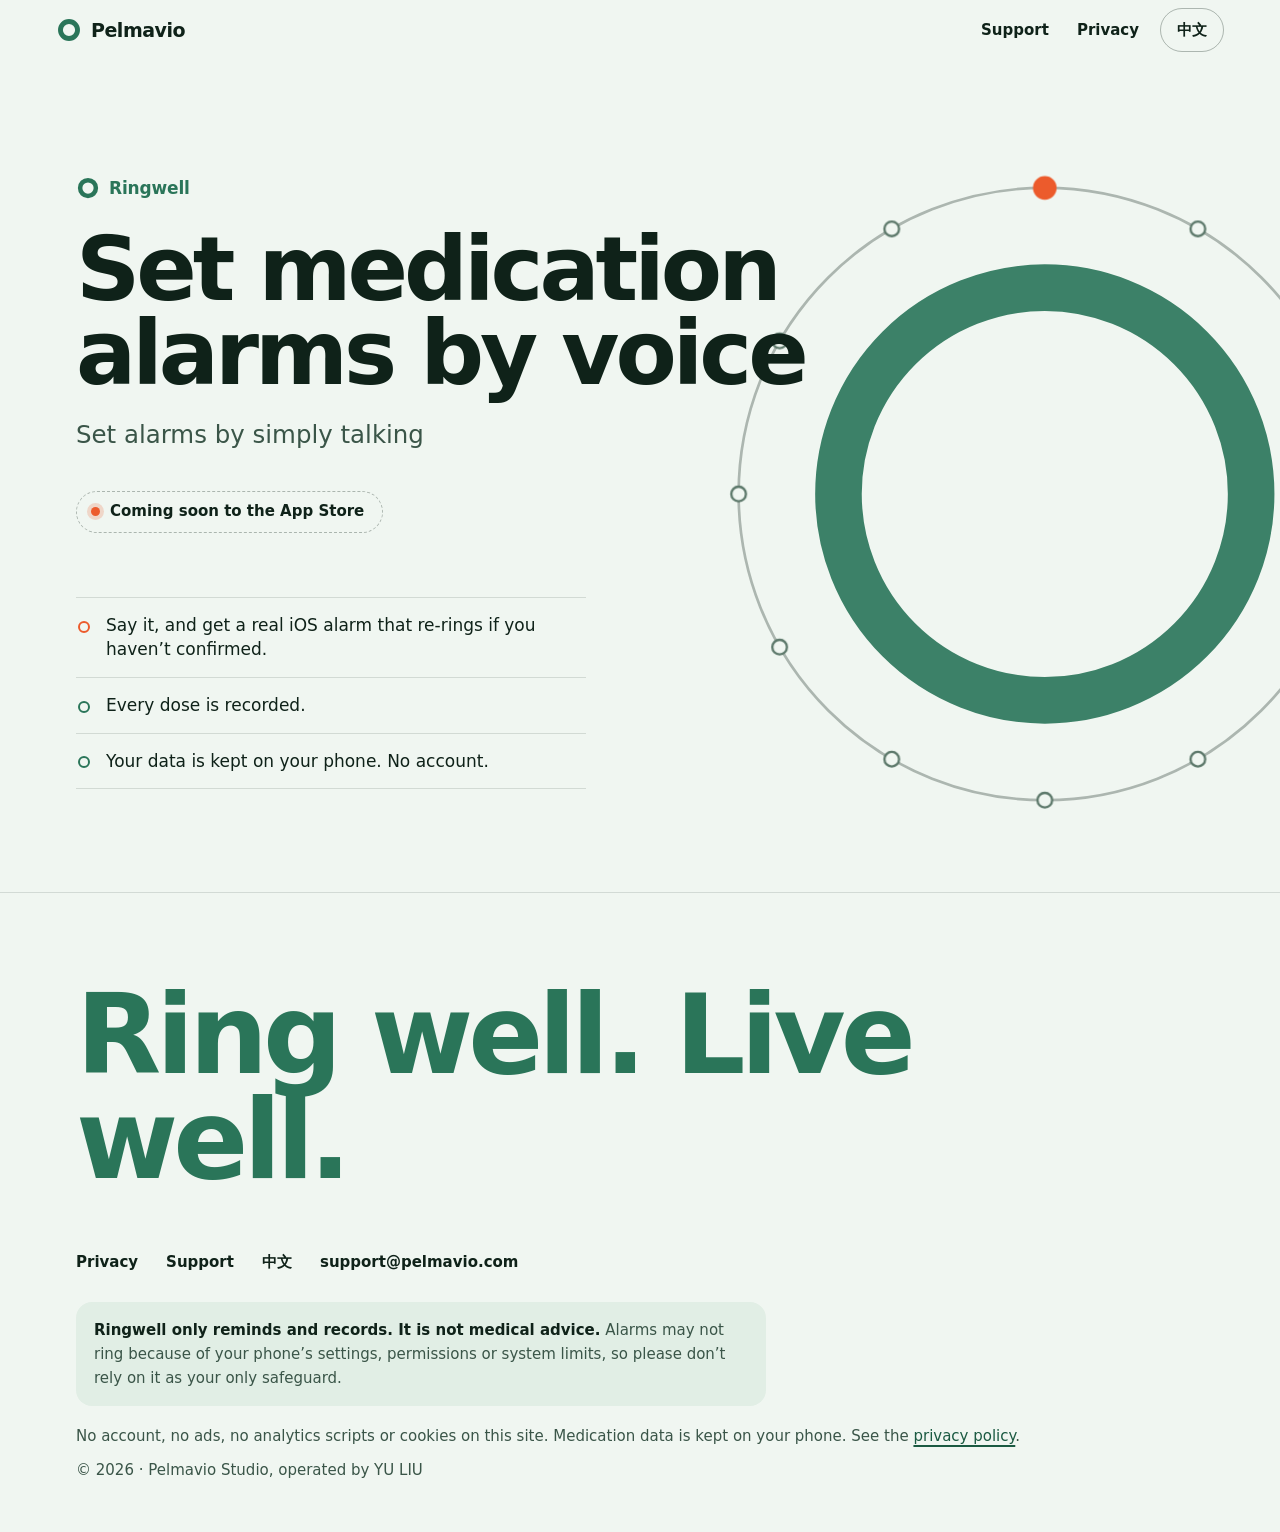
==== index.html @ e644f9cd "Pelmavio site: launch-lite pages, privacy policy and support (EN/ZH) Co-Authored-By: Claude Sonnet 5" ====
<!doctype html>
<html lang="en">
<head>
<meta charset="utf-8">
<meta name="viewport" content="width=device-width,initial-scale=1">
<title>Pelmavio Studio · Ringwell</title>
<meta name="description" content="Ringwell by Pelmavio Studio: set medication alarms by voice. Coming soon to the App Store. Ring well. Live well.">
<meta name="color-scheme" content="light dark">
<meta name="theme-color" content="#F0F6F1" media="(prefers-color-scheme: light)">
<meta name="theme-color" content="#09110D" media="(prefers-color-scheme: dark)">
<meta property="og:type" content="website">
<meta property="og:site_name" content="Pelmavio Studio">
<meta property="og:title" content="Pelmavio Studio · Ringwell">
<meta property="og:description" content="Ringwell by Pelmavio Studio: set medication alarms by voice. Coming soon to the App Store. Ring well. Live well.">
<meta property="og:url" content="https://pelmavio.com/">
<meta property="og:locale" content="en_US">
<meta name="twitter:card" content="summary">
<link rel="canonical" href="https://pelmavio.com/">
<link rel="icon" href="data:image/svg+xml,%3Csvg xmlns='http://www.w3.org/2000/svg' viewBox='0 0 32 32'%3E%3Crect width='32' height='32' rx='8' fill='%232A7559'/%3E%3Ccircle cx='16' cy='16' r='7' fill='none' stroke='%23F4FBF7' stroke-width='4'/%3E%3C/svg%3E">
<link rel="alternate" hreflang="en" href="https://pelmavio.com/">
<link rel="alternate" hreflang="zh-CN" href="https://pelmavio.com/zh/">
<link rel="alternate" hreflang="x-default" href="https://pelmavio.com/">
<link rel="stylesheet" href="assets/style.css">
<link rel="stylesheet" href="assets/lite.css">
</head>
<body>
<a class="skip" href="#main">Skip to content</a>
<header class="top over"><div class="wrap">
<a class="logo" href="./" aria-label="Pelmavio Studio"><svg viewBox="0 0 32 32" width="26" height="26" aria-hidden="true" focusable="false"><circle cx="16" cy="16" r="10.5"/></svg><span>Pelmavio</span></a>
<nav aria-label="Main"><a class="hide-s" href="ringwell/support/">Support</a><a class="hide-s" href="ringwell/privacy/">Privacy</a><a class="lang" href="zh/" hreflang="zh-CN" lang="zh-CN">中文</a></nav>
</div></header>
<main id="main">
<section class="h-hero lite" aria-labelledby="home-h">
<div class="h-ring" aria-hidden="true"><svg viewBox="0 0 100 100" focusable="false"><circle class="r2" cx="50" cy="50" r="46"/><circle class="r1" cx="50" cy="50" r="31"/><g><circle class="tick" style="--i:0" cx="50" cy="4" r="1.6"/><circle class="tick" style="--i:1" cx="73" cy="10.16" r="1.1"/><circle class="tick" style="--i:2" cx="89.84" cy="27" r="1.1"/><circle class="tick" style="--i:3" cx="96" cy="50" r="1.1"/><circle class="tick" style="--i:4" cx="89.84" cy="73" r="1.1"/><circle class="tick" style="--i:5" cx="73" cy="89.84" r="1.1"/><circle class="tick" style="--i:6" cx="50" cy="96" r="1.1"/><circle class="tick" style="--i:7" cx="27" cy="89.84" r="1.1"/><circle class="tick" style="--i:8" cx="10.16" cy="73" r="1.1"/><circle class="tick" style="--i:9" cx="4" cy="50" r="1.1"/><circle class="tick" style="--i:10" cx="10.16" cy="27" r="1.1"/><circle class="tick" style="--i:11" cx="27" cy="10.16" r="1.1"/></g></svg></div>
<div class="wrap">
<p class="name"><svg viewBox="0 0 32 32" aria-hidden="true" focusable="false"><circle cx="16" cy="16" r="10.5"/></svg>Ringwell</p>
<h1 id="home-h"><span class="nb">Set medication</span> <span class="nb">alarms by voice</span></h1>
<p class="lead">Set alarms by simply talking</p>
<p class="acts"><span class="soon"><i></i>Coming soon to the App Store</span></p>
<ul class="facts"><li>Say it, and get a real iOS alarm that re-rings if you haven&rsquo;t confirmed.</li><li>Every dose is recorded.</li><li>Your data is kept on your phone. No account.</li></ul>
</div>
</section>
</main>
<footer><div class="wrap">
<p class="tag" lang="en">Ring well. Live well.</p>
<nav class="links" aria-label="Footer"><a href="ringwell/privacy/">Privacy</a><a href="ringwell/support/">Support</a><a href="zh/" hreflang="zh-CN" lang="zh-CN">中文</a><a href="mailto:support@pelmavio.com">support@pelmavio.com</a></nav>
<p class="disc"><strong>Ringwell only reminds and records. It is not medical advice.</strong> Alarms may not ring because of your phone&rsquo;s settings, permissions or system limits, so please don&rsquo;t rely on it as your only safeguard.</p>
<p>No account, no ads, no analytics scripts or cookies on this site. Medication data is kept on your phone. See the <a href="ringwell/privacy/">privacy policy</a>.</p>
<p>&copy; 2026 &middot; Pelmavio Studio, operated by YU LIU</p>
</div></footer>
</body>
</html>
---- assets/style.css ----
/* finesse · register=brand · A=mint-paper+forest+persimmon-signal · B=700/300 system display vs light voice
 * C=pinned-scrub-stage → hairline-list → bilingual-pair → centered-ring · D=css-springs(linear())+tiny-vanilla-physics
 * E=alarm-dial (12 marks = 1 ring + 11 re-rings, 5 min apart) · SOUL=8 SPECTACLE=7 DENSITY=4
 * Pelmavio / Ringwell v2. Same-origin only: no fonts, CDN, analytics or cookies. */

:root{
  --paper:#F0F6F1;--paper-2:#E1EEE5;--sheet:#F8FBF9;
  --ink:#0F2219;--ink-2:#3A5548;--ink-3:#5C786A;
  --line:rgba(15,34,25,.13);--line-2:rgba(15,34,25,.3);
  --green:#2A7559;--link:#1B5A42;--mint:#8FD1B1;--leaf:#CBEAD8;
  --forest:#0D2A1F;--forest-ink:#E6F4EB;--forest-2:#ABCFBB;--forest-line:rgba(230,244,235,.16);
  --signal:#EC5B2C;--signal-ink:#A3390F;--signal-glow:rgba(236,91,44,.2);
  --glass:rgba(240,246,241,.74);--shadow:rgba(13,42,31,.22);
  /* the app's own F1 light theme (app/src/ui/theme.ts) */
  --a-bg:#E9F4EE;--a-surface:#F4FAF6;--a-text:#25392F;--a-muted:#466056;--a-border:#CBE0D3;
  --a-primary:#2A7559;--a-on:#F4FBF7;--a-card:#DCF0E4;--a-card-b:#9CCDB4;--a-warn:#775110;
  --a-taken:#1F6F4C;--a-done:#B2DEC7;--a-soft:#EAF6EF;--a-bezel:#14201A;
  --edge:clamp(16px,5vw,56px);
  --spring:linear(0,.063,.193,.35,.508,.651,.777,.869,.937,.983,1.013,1.029,1.036,1.036,1.032,1.027,1.021,1.016,1.011,1.007,1.004,1.002,1,.999,.999);
  --bounce:linear(0,.078,.241,.436,.626,.791,.918,1.007,1.061,1.087,1.092,1.084,1.068,1.05,1.032,1.017,1.006,.998,.994,.992,.992,.992,.994,.996,.997,.999,1,1,1.001);
  --settle:cubic-bezier(.16,1,.3,1);
  --sans:-apple-system,BlinkMacSystemFont,"SF Pro Text","Segoe UI Variable Text","Segoe UI",system-ui,Roboto,"Helvetica Neue",Arial,"PingFang SC","Hiragino Sans GB","Microsoft YaHei",sans-serif;
  --display:-apple-system,BlinkMacSystemFont,"SF Pro Display","Segoe UI Variable Display","Segoe UI",system-ui,Roboto,"Helvetica Neue",Arial,"PingFang SC","Hiragino Sans GB","Microsoft YaHei",sans-serif;
  --round:ui-rounded,"SF Pro Rounded",-apple-system,BlinkMacSystemFont,"Segoe UI Variable Display","Segoe UI",system-ui,sans-serif;
  color-scheme:light dark;
}
:root:lang(zh){
  --sans:-apple-system,BlinkMacSystemFont,"PingFang SC","Hiragino Sans GB","Microsoft YaHei UI","Microsoft YaHei","Noto Sans CJK SC","Source Han Sans SC","Segoe UI",system-ui,sans-serif;
  --display:var(--sans);
}
@media (prefers-color-scheme:dark){:root{
  --paper:#09110D;--paper-2:#0F1A15;--sheet:#131E19;
  --ink:#E2EEE7;--ink-2:#A3BDB0;--ink-3:#7F9C8E;
  --line:rgba(226,238,231,.11);--line-2:rgba(226,238,231,.3);
  --green:#8FD1B1;--link:#9ADBBB;--leaf:#1C382B;
  --forest:#0F1D17;--forest-ink:#E6F4EB;--forest-2:#A3C6B3;--forest-line:rgba(230,244,235,.12);
  --signal:#FF7A49;--signal-ink:#FF9C76;--signal-glow:rgba(255,122,73,.26);
  --glass:rgba(15,26,21,.72);--shadow:rgba(0,0,0,.6);
  /* the app's own F1 dark theme */
  --a-bg:#141C18;--a-surface:#1B2520;--a-text:#C7D7CD;--a-muted:#98B0A3;--a-border:#2A3831;
  --a-primary:#8FD1B1;--a-on:#0E2119;--a-card:#223129;--a-card-b:#3C5649;--a-warn:#DDB26A;
  --a-taken:#7FCBA6;--a-done:#2D5742;--a-soft:#2A3B33;--a-bezel:#020504;
}}

/* ---------- base ---------- */
*,*::before,*::after{box-sizing:border-box}
html{-webkit-text-size-adjust:100%;text-size-adjust:100%;overflow-x:clip;scroll-padding-top:16px}
body{margin:0;background:var(--paper);color:var(--ink);font:400 1.0625rem/1.6 var(--sans);-webkit-font-smoothing:antialiased;overflow-x:clip;text-rendering:optimizeLegibility}
:lang(zh) body,body:lang(zh){line-height:1.8}
::selection{background:var(--mint);color:#0D2A1F}
img{max-width:100%;height:auto;display:block}
p{margin:0 0 1em;text-wrap:pretty}
a{color:var(--link);text-decoration-thickness:1.5px;text-underline-offset:.24em;transition:text-decoration-thickness .2s,color .2s}
a:hover{text-decoration-thickness:3px}
:focus-visible{outline:3px solid var(--green);outline-offset:3px;border-radius:8px}
h1,h2,h3{margin:0;font-family:var(--display);font-weight:700;text-wrap:balance;overflow-wrap:anywhere;min-width:0}
:lang(zh) :is(h1,h2,h3){letter-spacing:0;font-weight:600}
.wrap{width:100%;max-width:1240px;margin-inline:auto;padding-inline:var(--edge)}
.sr{position:absolute;width:1px;height:1px;overflow:hidden;clip-path:inset(50%);white-space:nowrap}
.skip{position:absolute;left:12px;top:-80px;z-index:60;background:var(--ink);color:var(--paper);padding:12px 18px;border-radius:999px;font-weight:700;text-decoration:none}
.skip:focus{top:12px}
svg{overflow:visible}

/* ---------- header ---------- */
.top{position:relative;z-index:20;padding:8px 0}
.top.over{position:absolute;inset:0 0 auto}
.top .wrap{display:flex;align-items:center;justify-content:space-between;gap:8px;max-width:1360px}
.logo{display:inline-flex;align-items:center;gap:9px;min-height:44px;color:var(--ink);text-decoration:none;font:700 1.1875rem/1 var(--display);letter-spacing:-.025em}
.logo svg{width:26px;height:26px;flex:none;transition:transform .6s var(--bounce)}
.logo circle{fill:none;stroke:var(--green);stroke-width:6}
.logo:hover svg{transform:rotate(90deg) scale(1.08)}
.top nav{display:flex;align-items:center;gap:2px}
.top nav a{display:inline-flex;align-items:center;min-height:44px;padding:0 13px;font-size:.9375rem;font-weight:600;color:var(--ink);text-decoration:none;border-radius:999px;white-space:nowrap;transition:background-color .2s,scale .35s var(--spring)}
.top nav a:hover{background:var(--line)}
.top nav a:active{scale:.96}
.top nav a.lang{margin-left:6px;padding:0 16px;border:1.5px solid var(--line-2)}
.top nav a.lang:hover{background:var(--ink);color:var(--paper)}
.hide-s{display:none!important}
@media (min-width:640px){.hide-s{display:inline-flex!important}}

/* ---------- pills / buttons ---------- */
.soon{display:inline-flex;align-items:center;gap:10px;min-height:42px;padding:7px 18px 7px 14px;border-radius:999px;border:1.5px dashed var(--line-2);font-weight:600;font-size:.9375rem;line-height:1.3;color:var(--ink);white-space:nowrap}
.soon i{width:9px;height:9px;border-radius:50%;background:var(--signal);flex:none;box-shadow:0 0 0 4px var(--signal-glow)}
.go{display:inline-flex;align-items:center;gap:10px;min-height:52px;padding:0 26px;border-radius:999px;background:var(--green);color:var(--paper);font-weight:700;text-decoration:none;white-space:nowrap;transition:scale .45s var(--spring),box-shadow .3s,background-color .2s;box-shadow:0 10px 24px -14px var(--shadow)}
.go:hover{box-shadow:0 16px 30px -14px var(--shadow);scale:1.02}
.go:active{scale:.97;transition-duration:.12s}
.go .arrow{transition:translate .4s var(--spring)}
.go:hover .arrow{translate:4px 0}

/* =========================================================
   STORY. Default = static composition (no JS, reduced motion,
   short landscape screens). `.live` = pinned scroll demo.
   ========================================================= */
.story{position:relative;padding:112px 0 72px}
.stage{max-width:1280px;margin-inline:auto;padding-inline:var(--edge);display:grid;gap:56px}
.caps{display:flex;flex-direction:column;gap:56px;min-width:0}
.cap h1{font-size:clamp(2.5rem,1.2rem + 5vw,6rem);line-height:.96;letter-spacing:-.04em}
:lang(zh) .cap h1{font-size:clamp(2.25rem,1.2rem + 4.4vw,5.25rem);line-height:1.12}
.cap h2{font-size:clamp(1.875rem,1.2rem + 2.4vw,3.25rem);line-height:1.02;letter-spacing:-.032em;margin-bottom:.45em}
:lang(zh) .cap h2{line-height:1.2}
.cap p{color:var(--ink-2);font-size:clamp(1.0625rem,1rem + .3vw,1.25rem);max-width:34em}
.cap .sub{font-size:clamp(1.1875rem,1rem + .8vw,1.625rem);color:var(--ink);margin:.55em 0 .8em;font-weight:500;letter-spacing:-.01em}
.cap-soon{margin:0}
.stopnote strong{color:var(--ink)}
.status,.rail,.sample-live{display:none}
.chain{list-style:none;display:flex;gap:7px;padding:0;margin:4px 0 0;flex-wrap:wrap}
.chain li{width:14px;height:14px;border-radius:50%;border:1.5px solid var(--ink-3)}
.chain li:nth-child(-n+2){background:var(--signal);border-color:var(--signal)}
.sample{font-size:.875rem;color:var(--ink-3);margin:0}

/* the spoken sentence */
.say{min-width:0}
.voice{display:flex;align-items:center;gap:14px;margin-bottom:14px}
.mic{position:relative;width:46px;height:46px;flex:none;border-radius:50%;background:var(--green);color:var(--paper);display:grid;place-items:center}
.mic svg,.ui-mic svg{width:52%;height:52%;fill:none;stroke:currentColor;stroke-width:2.2;stroke-linecap:round}
.mic::after{content:"";position:absolute;inset:-6px;border-radius:50%;border:2px solid var(--green);opacity:0}
.wave{display:flex;align-items:center;gap:3px;height:40px;width:min(100%,250px)}
.wave i{flex:1;max-width:5px;height:100%;border-radius:3px;background:var(--green);transform:scaleY(var(--h,.4));transform-origin:center;will-change:transform}
.sentence{font:300 clamp(1.375rem,.85rem + 2.3vw,2.875rem)/1.42 var(--display);letter-spacing:-.022em;margin:0;color:var(--ink);max-width:22em}
:lang(zh) .sentence{font-weight:300;letter-spacing:.02em;line-height:1.6}
.w{display:inline-block;opacity:clamp(.14,calc(var(--say,99) - var(--i)),1);transform:translateY(calc(clamp(0,1 - (var(--say,99) - var(--i)),1) * .28em))}
.phr{position:relative;display:inline-block;white-space:nowrap;background:linear-gradient(var(--green),var(--green)) no-repeat 0 92%/calc(var(--g,1) * 100%) 2px}
.phr::after{content:attr(data-tag);position:absolute;left:0;top:calc(100% - .1em);font:600 max(11px,.3em)/1 var(--sans);letter-spacing:.01em;color:var(--green);opacity:var(--g,1);transform:translateY(calc((1 - var(--g,1)) * -6px));white-space:nowrap}

/* ---------- app UI, recreated (em-based, scales with each screen) ---------- */
.phone{display:grid;grid-template-columns:repeat(auto-fill,minmax(200px,1fr));gap:22px}
.scr{position:relative;container-type:inline-size;background:var(--a-bg);color:var(--a-text);aspect-ratio:1/2.08;border-radius:34px;border:7px solid var(--a-bezel);overflow:hidden;font-family:var(--sans);box-shadow:0 24px 48px -30px var(--shadow)}
.scr::before{content:"";position:absolute;z-index:3;left:50%;top:2.4%;width:30%;height:3.6%;translate:-50% 0;border-radius:99px;background:var(--a-bezel)}
.ui-pad{position:relative;height:100%;padding:3.3em 1.25em 1.2em;font-size:12px;font-size:4.7cqi;line-height:1.35;display:flex;flex-direction:column}
.ui-pad p{margin:0}
.ui-pad svg,.ui-lock svg{width:1.15em;height:1.15em;fill:none;stroke:currentColor;stroke-width:2.2;stroke-linecap:round;stroke-linejoin:round;flex:none}
.ui-date{font-size:1.5em;font-weight:700;letter-spacing:-.01em;margin-bottom:.9em!important}
.ui-title{font-size:1.65em;font-weight:700;letter-spacing:-.015em;line-height:1.15}
.ui-big{font-size:2.1em}
.ui-sub{color:var(--a-muted);font-size:.92em;margin-top:.15em!important}
.ui-back{display:flex;align-items:center;gap:.15em;color:var(--a-primary);font-weight:600;margin-bottom:.55em!important}
.ui-card{background:var(--a-card);border-radius:1.15em;padding:.95em;margin:.85em 0 .55em}
.ui-rb{display:grid}
.ui-rb>*{grid-area:1/1}
.ui-rb .ui-row2{grid-area:2/1}
.ui-thinking{display:none;color:var(--a-muted);font-weight:600}
.ui-readback{font-size:1.06em;font-weight:600;line-height:1.3}
.ui-readback span{opacity:clamp(.28,calc(var(--rb,9) - var(--k)),1)}
.ui-row2{display:grid;grid-template-columns:1fr 1fr;gap:.45em;margin-top:.75em!important}
.ui-btn{display:flex;align-items:center;justify-content:center;gap:.35em;border-radius:99em;font-weight:600;padding:.6em .7em;font-size:.9em;white-space:nowrap;transition:scale .35s var(--spring),background-color .3s,color .3s}
.ui-soft{background:var(--a-soft);color:var(--a-primary)}
.ui-solid{background:var(--a-primary);color:var(--a-on);font-size:1em;padding:.75em}
.ui-line{border:1.5px solid var(--a-primary);color:var(--a-primary)}
.ui-ghost{border:1.5px solid var(--a-card-b);color:var(--a-primary);margin:auto auto 0;padding:.6em 1.6em}
.ui-fields{margin:0}
.ui-fields div{border-top:1px solid var(--a-border);padding:.38em 0 .32em}
.ui-fields dt{font-size:.78em;color:var(--a-muted)}
.ui-fields dd{margin:0;font-weight:600;font-size:1.02em;line-height:1.25}
.ui-save{margin-top:auto}
.ui-toast{position:absolute;left:1.1em;right:1.1em;bottom:1.1em;border-radius:.9em;background:#25392F;color:#EEF6F1;padding:.75em .9em;font-weight:600;display:flex;gap:.45em;align-items:center;opacity:0;translate:0 1.4em;transition:opacity .3s,translate .6s var(--spring)}
.ui-toast{font-size:12px;font-size:4.4cqi;margin:0}
.ui-toast svg{width:1.15em;height:1.15em;fill:none;stroke:#8FD1B1;stroke-width:2.4;stroke-linecap:round;stroke-linejoin:round;flex:none}
.scr>.ui-toast{display:none}
.live .scr>.ui-toast{display:flex}
.ui-trans{font-size:1.28em;font-weight:500;line-height:1.35;margin-top:.5em!important;min-height:6.9em}
.ui-wave{display:flex;align-items:center;justify-content:center;gap:.28em;height:2.6em;margin:.6em 0}
.ui-wave i{width:.3em;height:100%;border-radius:1em;background:var(--a-primary);transform:scaleY(.25);transform-origin:center}
.ui-wave i:nth-child(3n){transform:scaleY(.6)}.ui-wave i:nth-child(4n+1){transform:scaleY(.85)}.ui-wave i:nth-child(5n+2){transform:scaleY(.45)}
.ui-mic{position:relative;width:4.3em;height:4.3em;border-radius:50%;background:var(--a-primary);color:var(--a-on);display:grid;place-items:center;margin:.4em auto 1em}
.ui-mic::before{content:"";position:absolute;inset:-.55em;border-radius:50%;border:.15em solid var(--a-primary);opacity:.35}
/* lock-screen alarm */
.ui-lock{position:absolute;inset:0;padding:3.6em 1em 1em;font-size:12px;font-size:4.7cqi;text-align:center;color:#F1F8F4;background:radial-gradient(120% 70% at 50% 18%,#2F6A52 0%,#163A2C 48%,#0A1C15 100%)}
.ui-lock p{margin:0}
.ui-lockdate{font-weight:600;font-size:.95em;opacity:.86}
.ui-locktime{display:grid;font:600 5.4em/1 var(--round);letter-spacing:-.02em;margin-top:.04em!important;font-variant-numeric:tabular-nums}
.ui-locktime span,.ui-alert-h .n1,.ui-alert-h .n2{grid-area:1/1;transition:opacity .35s,translate .5s var(--spring)}
.t2,.n2{opacity:0;translate:0 .3em}
.ui-alert{position:absolute;left:.75em;right:.75em;bottom:3.4em;border-radius:1.6em;padding:1em;text-align:left;background:rgba(240,248,244,.16);box-shadow:inset 0 1px 0 rgba(255,255,255,.18)}
.ui-alert-h{display:grid;grid-template-columns:auto 1fr;align-items:center;column-gap:.55em;font-weight:600;font-size:1.06em}
.ui-alert-h .n1,.ui-alert-h .n2{grid-area:1/2}
.ui-appicon{width:1.8em;height:1.8em;border-radius:.48em;background:#2A7559;display:grid;place-items:center}
.ui-appicon svg{width:1.3em;height:1.3em;stroke:#F4FBF7;stroke-width:4.5}
.ui-stop{margin-top:.85em;display:flex;align-items:center;justify-content:center;gap:.4em;padding:.75em;border-radius:99em;background:rgba(255,255,255,.24);font-weight:700;font-size:1.06em;transition:scale .3s var(--spring),background-color .3s}
/* dose confirm */
.ui-warn{display:flex;gap:.5em;align-items:flex-start;font-size:.86em;margin:.55em 0 .1em!important}
.ui-warn svg{color:var(--a-warn);margin-top:.1em}
.ui-plain{background:var(--a-surface);border:1px solid var(--a-border)}
.ui-dose-h{font-size:1.2em;font-weight:700}
.ui-dose-s{color:var(--a-muted);font-size:.92em}
.ui-state{display:grid;margin:.35em 0 .7em!important;font-weight:600}
.ui-state span{grid-area:1/1;display:flex;align-items:center;gap:.4em;transition:opacity .3s,scale .5s var(--bounce)}
.ui-state i{width:1.1em;height:1.1em;border-radius:50%;border:1.5px solid currentColor;display:grid;place-items:center}
.pend{color:var(--a-muted)}
.done{color:var(--a-taken);opacity:0;scale:.6;transform-origin:left center}
.done i{background:var(--a-taken);border-color:var(--a-taken);color:var(--a-on)}
.done svg{width:.85em;height:.85em;stroke-width:3}
.ui-mark{margin-bottom:.5em}
/* history week */
.ui-seg{display:grid;grid-template-columns:1fr 1fr;border:1.5px solid var(--a-primary);border-radius:99em;padding:.2em;margin-top:.8em!important;font-weight:600;text-align:center}
.ui-seg span{padding:.42em;border-radius:99em}
.ui-seg .on{background:var(--a-primary);color:var(--a-on)}
.ui-range{text-align:center;font-weight:600;margin:.9em 0 .6em!important}
.ui-days{list-style:none;padding:0;margin:.4em 0 0;display:grid;grid-template-columns:repeat(7,minmax(0,1fr));text-align:center}
.ui-days b{display:block;font-size:.76em;font-weight:500;color:var(--a-muted)}
.ui-days li:nth-child(3) b{font-weight:700;color:var(--a-text)}
.ui-days i{position:relative;display:grid;place-items:center;width:2.15em;height:2.15em;margin:.3em auto .2em;border-radius:50%;border:1.5px dashed var(--a-border)}
.ui-days i::after{content:"";position:absolute;inset:-1.5px;border-radius:50%;background:var(--a-done);border:2px solid var(--a-primary);scale:var(--on);transition:scale .55s var(--bounce)}
.ui-days li{--on:clamp(0,calc(var(--days,9) - var(--d,0) + 1),1)}
.ui-days svg{position:relative;z-index:1;width:1.1em;height:1.1em;stroke-width:2.6;color:var(--a-text);opacity:var(--on);transition:opacity .3s .1s}
.ui-days small{font-size:.7em;color:var(--a-muted);opacity:var(--on);transition:opacity .3s}
.ui-days .none i{border:0}
.ui-days .none i::after{inset:auto;width:.8em;height:2px;border:0;border-radius:2px;background:var(--a-muted);scale:1}
.ui-days .none small{opacity:0}
.ui-sum{border:1px solid var(--a-card-b);margin:.2em 0 .7em;font-size:1.06em;font-weight:600;line-height:1.3;transition:opacity .4s,translate .7s var(--spring)}
.ui-hl-h{font-weight:700;font-size:1.1em;margin-top:1em!important;transition:opacity .4s,translate .7s var(--spring)}
.ui-hl{display:flex;justify-content:space-between;align-items:baseline;gap:.6em;margin-top:.45em!important;padding:.75em .85em;border-radius:.9em;background:var(--a-surface);border:1px solid var(--a-border);font-size:.9em;transition:opacity .4s .1s,translate .7s var(--spring) .1s}
.ui-hl span{color:var(--a-muted)}
.ui-hl b{font-size:1.15em;white-space:nowrap}
.live .ui-sum,.live .ui-hl,.live .ui-hl-h{opacity:0;translate:0 .8em}
.live [data-full] :is(.ui-sum,.ui-hl,.ui-hl-h){opacity:1;translate:0 0}

/* dial (live only), ripples */
.dial{display:none}
.device{min-width:0}

@media (min-width:900px){
  .stage{grid-template-columns:minmax(0,1fr) minmax(0,1fr);column-gap:64px;align-items:start}
  .phone{grid-template-columns:repeat(2,minmax(0,1fr))}
}
@media (max-width:899px){
  .phone{display:flex;gap:16px;overflow-x:auto;scroll-snap-type:x mandatory;padding:4px var(--edge) 18px;margin-inline:calc(var(--edge) * -1);scrollbar-width:thin}
  .phone .scr{flex:0 0 min(64vw,250px);scroll-snap-align:center}
}

/* ---------------- LIVE: pinned, scroll-scrubbed demonstration ---------------- */
@media (prefers-reduced-motion:no-preference) and (min-height:520px){
  .live .story{height:660svh;padding:0}
  .live .stage{--say:0;--rb:0;--days:0;--lit:0;--p:0;position:sticky;top:0;height:100svh;max-width:none;padding:0;gap:0;overflow:hidden;align-items:stretch;
    --W:min(42svh,300px);--H:calc(var(--W) * 2.08)}
  .live .caps{display:grid;grid-template-rows:auto auto;align-content:center;gap:0;position:relative;z-index:4}
  .live .cap{grid-area:1/1;opacity:0;transform:translateY(calc(var(--y,1) * 1.5rem));transition:opacity .45s ease,transform .8s var(--spring);pointer-events:none}
  .live :is(.cap2,.cap3,.cap4){grid-row:1/3;align-self:center}
  .live .say{grid-area:2/1;margin-top:clamp(18px,3.4svh,36px);transition:opacity .45s ease,transform .8s var(--spring)}
  .live .phr{--g:0}
  .live [data-act="0"] .cap0,.live [data-act="1"] .cap1,.live [data-act="2"] .cap2,.live [data-act="3"] .cap3,.live [data-act="4"] .cap4{opacity:1;transform:none;pointer-events:auto}
  .live :is([data-act="2"],[data-act="3"],[data-act="4"]) .say{opacity:0;transform:translateY(-1.5rem);pointer-events:none}
  .live [data-act="1"] .sentence{color:var(--ink-2)}
  .live .cap .chain{display:none}
  .live .status{display:grid;margin:1.1em 0 0;font-weight:600;font-size:clamp(.9375rem,.9rem + .3vw,1.0625rem)}
  .live .status span{grid-area:1/1;display:inline-flex;align-items:center;gap:.55em;opacity:0;translate:0 .4em;transition:opacity .3s,translate .5s var(--spring)}
  .live .status span::before{content:"";width:.6em;height:.6em;border-radius:50%;background:var(--signal);box-shadow:0 0 0 .3em var(--signal-glow)}
  .live .status .st2::before{background:transparent;border:2px solid var(--ink-3);box-shadow:none}
  .live [data-beat="10"] .st1,.live [data-beat="11"] .st2,.live [data-beat="12"] .st3{opacity:1;translate:0 0}

  /* device + phone frame */
  .live .device{position:relative;display:grid;place-items:center;min-height:0}
  .live .phone{display:block;position:relative;width:var(--W);height:var(--H);padding:calc(var(--W) * .034);border-radius:calc(var(--W) * .17);background:var(--a-bezel);
    box-shadow:0 0 0 1px rgba(255,255,255,.07) inset,0 40px 80px -40px var(--shadow),0 18px 36px -24px var(--shadow);z-index:2;
    transition:translate .9s var(--spring),scale .9s var(--spring)}
  .live .phone::after{content:"";position:absolute;z-index:3;left:50%;top:calc(var(--W) * .055);width:30%;height:calc(var(--W) * .085);translate:-50% 0;border-radius:99px;background:var(--a-bezel)}
  .live .scr{position:absolute;inset:calc(var(--W) * .034);aspect-ratio:auto;border:0;border-radius:calc(var(--W) * .14);box-shadow:none;opacity:0;scale:.965;transition:opacity .4s ease,scale .7s var(--spring)}
  .live .scr::before{display:none}
  .live [data-screen="listen"] .s-listen,.live [data-screen="confirm"] .s-confirm,.live [data-screen="alarm"] .s-alarm,.live [data-screen="dose"] .s-dose,.live [data-screen="week"] .s-week{opacity:1;scale:1}
  .live .s-confirm dd{opacity:0}
  .live .ui-readback{opacity:0;transition:opacity .4s}
  .live .ui-thinking{display:block;animation:think 1.4s ease-in-out infinite alternate}
  .live .ui-row2{opacity:0;transition:opacity .4s}
  .live [data-act="2"] .ui-readback,.live [data-act="2"] .ui-row2{opacity:1}
  .live [data-act="2"] .ui-thinking{display:none}
  .live [data-saved] .ui-save{scale:.95;background:var(--a-taken)}
  .live [data-saved] .ui-toast{opacity:1;translate:0 0}
  .live [data-stopped] .ui-stop{scale:.94;background:rgba(255,255,255,.4)}
  .live [data-second] .t1,.live [data-second] .n1{opacity:0;translate:0 -.3em}
  .live [data-second] .t2,.live [data-second] .n2{opacity:1;translate:0 0}
  .live [data-second] .ui-stop{scale:1;background:rgba(255,255,255,.24)}
  .live [data-marked] .ui-mark{scale:.95;background:var(--a-taken)}
  .live [data-marked] .pend{opacity:0;scale:.6}
  .live [data-marked] .done{opacity:1;scale:1}
  .live [data-ring="on"] .phone{animation:buzz 1.1s ease-in-out infinite}

  /* the dial: 12 marks = 1 ring + up to 11 re-rings, 5 minutes apart */
  .live .dial{display:block;position:absolute;left:50%;top:50%;width:var(--D);aspect-ratio:1;translate:-50% -50%;z-index:1;pointer-events:none}
  .live .dial svg{width:100%;height:100%;display:block;rotate:0deg}
  .live .dial circle{fill:none;vector-effect:non-scaling-stroke}
  .live .track{stroke:var(--line-2);stroke-width:1.25;stroke-dasharray:1;stroke-dashoffset:max(0,calc(1 - var(--p) / .5));transform:rotate(-90deg);transform-origin:50% 50%}
  .live .close{stroke:var(--green);stroke-width:3.5;stroke-linecap:round;stroke-dasharray:1;stroke-dashoffset:1;transform:rotate(-90deg);transform-origin:50% 50%;transition:stroke-dashoffset 1.6s var(--settle)}
  .live [data-marked] .close{stroke-dashoffset:0}
  .live .dots circle{--on:clamp(0,calc(var(--lit) - var(--i)),1);fill:var(--paper);fill:color-mix(in oklab,var(--signal) calc(var(--on) * 100%),var(--paper));stroke:var(--ink-3);stroke:color-mix(in oklab,var(--signal) calc(var(--on) * 100%),var(--ink-3));stroke-width:1.5;
    transform-box:fill-box;transform-origin:center;opacity:0;scale:.2;transition:opacity .35s calc(var(--i) * 35ms),scale .6s var(--bounce) calc(var(--i) * 35ms),fill .3s,stroke .3s}
  .live :is([data-act="3"],[data-act="4"]) .dots circle{opacity:1;scale:calc(1 + var(--on) * .35)}
  .live [data-marked] .dots circle:nth-child(n+3){opacity:.28;scale:.7}
  .live .lbl{font:600 3px var(--sans);fill:var(--ink-2);opacity:0;transition:opacity .4s .3s}
  .live :is([data-act="3"],[data-act="4"]) .lbl{opacity:1}
  .live .ripples{position:absolute;inset:0;display:grid;place-items:center}
  .live .ripples i{grid-area:1/1;width:62%;aspect-ratio:1;border-radius:50%;border:2px solid var(--signal);opacity:0}
  .live [data-ring="on"] .ripples i{animation:ripple 2.4s cubic-bezier(.2,.65,.3,1) infinite}
  .live [data-ring="on"] .ripples i:nth-child(2){animation-delay:.8s}
  .live [data-ring="on"] .ripples i:nth-child(3){animation-delay:1.6s}
  .live [data-speaking] .mic::after{animation:micpulse 1.2s ease-out infinite}

  /* ghosts: words that fly from the sentence into the form */
  .ghost{position:absolute;left:0;top:0;z-index:6;display:grid;white-space:nowrap;transform-origin:0 0;pointer-events:none;opacity:0;transition:opacity .25s;will-change:transform;line-height:1.25}
  .ghost span{grid-area:1/1}
  .g-a{font-family:var(--display);font-weight:300;letter-spacing:-.02em;color:var(--ink)}
  .g-b{font-family:var(--sans);font-weight:600;color:var(--a-text)}

  /* step rail: wayfinding + jump */
  .live .rail{display:block;position:absolute;z-index:8}
  .rail ol{list-style:none;margin:0;padding:0;display:flex;gap:2px;position:relative}
  .rail a{display:inline-flex;align-items:center;gap:8px;min-height:44px;padding:0 12px;border-radius:999px;font-size:.875rem;font-weight:600;color:var(--ink-3);text-decoration:none;transition:color .25s,background-color .25s,scale .35s var(--spring)}
  .rail a::before{content:"";width:7px;height:7px;border-radius:50%;background:currentColor;transition:scale .4s var(--bounce)}
  .rail a:hover{color:var(--ink);background:var(--line)}
  .rail a:active{scale:.95}
  .rail a[aria-current="step"]{color:var(--ink)}
  .rail a[aria-current="step"]::before{scale:1.6;background:var(--signal)}
  .live .sample{position:absolute;z-index:8;font-size:.8125rem}

  @media (min-width:900px){
    .live .stage{grid-template-columns:minmax(0,1fr) minmax(0,1fr);column-gap:clamp(24px,4vw,72px);padding:0 var(--edge);max-width:1440px;
      --H:min(76svh,640px,calc((50vw - 48px) / 1.18));--W:calc(var(--H) / 2.08);--D:calc(var(--H) * 1.17)}
    .live .caps{padding-top:56px;max-width:640px}
    .live .rail{left:var(--edge);bottom:clamp(14px,3svh,32px);margin-left:-12px}
    .live .sample{right:var(--edge);bottom:clamp(26px,3svh + 12px,44px)}
    .live .device::before{content:"";position:absolute;left:50%;top:50%;width:calc(var(--D) * .92);aspect-ratio:1;translate:-50% -50%;border-radius:50%;background:var(--paper-2);z-index:0}
  }
  @media (max-width:899px){
    .live .stage{grid-template-rows:auto minmax(0,1fr);--W:min(60vw,250px,34svh);--H:calc(var(--W) * 2.08);--D:calc(var(--W) * 1.567)}
    .live .caps{padding:64px var(--edge) 0;align-content:start}
    .live .cap h1{font-size:min(10.4vw,6.4svh)}
    :lang(zh).live .cap h1,.live :lang(zh) .cap h1{font-size:min(9.6vw,5.8svh)}
    .live .cap .sub{font-size:min(5vw,2.9svh);margin:.4em 0 0}
    .live .cap-soon{display:none}
    .live .cap h2{font-size:min(7.8vw,4.6svh)}
    .live .cap p{font-size:min(4.2vw,2.5svh);margin-bottom:.6em}
    .live .say{margin-top:min(3svh,22px)}
    .live .voice{margin-bottom:6px}
    .live .mic{width:36px;height:36px}
    .live .wave{height:28px}
    .live .sentence{font-size:min(5.9vw,3.5svh);line-height:1.66}
    .live .device{place-items:start center;padding-top:min(3svh,20px);-webkit-mask-image:linear-gradient(#000 82%,transparent);mask-image:linear-gradient(#000 82%,transparent)}
    .live .phone{transform-origin:50% 0}
    .live .device{translate:0 calc(-1 * var(--lift,0px));transition:translate .9s var(--spring)}
    .live .s-confirm :is(.ui-sub,.ui-back){display:none}
    .live .s-confirm .ui-title{margin-bottom:.2em}
    .live :is([data-act="0"],[data-act="1"]) :is(.ui-readback,.ui-row2){display:none}
    .live .ui-save{margin-top:.8em}
    .live .scr>.ui-toast{display:none}
    .live .dial{top:min(3svh,20px);translate:-50% 0;opacity:0;scale:.9;transition:opacity .5s,scale .9s var(--spring)}
    .live :is([data-act="3"],[data-act="4"]) .dial{opacity:1;scale:1}
    .live :is([data-act="3"],[data-act="4"]) .phone{scale:var(--s,.597);translate:0 var(--dy,calc(var(--W) * .1567))}
    .live :is(.cap2,.cap3,.cap4){align-self:start}
    .live :is([data-act="3"],[data-act="4"]) .device{-webkit-mask-image:none;mask-image:none}
    .live .rail{left:50%;translate:-50% 0;bottom:max(10px,env(safe-area-inset-bottom));background:var(--glass);-webkit-backdrop-filter:blur(18px) saturate(1.6);backdrop-filter:blur(18px) saturate(1.6);border-radius:999px;padding:2px;box-shadow:0 8px 24px -14px var(--shadow),inset 0 0 0 1px var(--line)}
    .live .rail a{padding:0 9px;font-size:0;gap:0;min-width:36px;justify-content:center}
    .live .rail a::before{width:8px;height:8px}
    .live .rail a[aria-current="step"]{font-size:.8125rem;gap:7px;padding:0 12px}
    .live .sample{display:none}
  }
}

@keyframes ripple{0%{transform:scale(.6);opacity:0}12%{opacity:.85}100%{transform:scale(1.32);opacity:0}}
@keyframes buzz{0%,100%{rotate:0deg}8%{rotate:-1.6deg}16%{rotate:1.6deg}24%{rotate:-1.1deg}32%{rotate:.8deg}40%{rotate:0deg}}
@keyframes micpulse{0%{transform:scale(.9);opacity:.7}100%{transform:scale(1.45);opacity:0}}
@keyframes think{from{opacity:.45}to{opacity:1}}

/* ---------- record ---------- */
.record{padding:clamp(72px,11vw,168px) 0;position:relative}
.record-in{display:grid;gap:56px;align-items:center}
.record h2,.vault h2,.tongues h2,.finale h2,.feature h2,.about h2{font-size:clamp(2.125rem,1.2rem + 3.6vw,4.5rem);line-height:1;letter-spacing:-.036em}
:lang(zh) :is(.record,.vault,.tongues,.finale,.feature,.about) h2{line-height:1.18}
.lead{font-size:clamp(1.125rem,1rem + .45vw,1.375rem);color:var(--ink-2);max-width:32em;margin-top:.9em}
.facts{display:grid;gap:0;margin:36px 0 0;max-width:34em}
.facts div{padding:16px 0;border-top:1px solid var(--line)}
.facts dt{font-weight:700;font-family:var(--display);font-size:1.125rem}
.facts dd{margin:4px 0 0;color:var(--ink-2)}
.shot{position:relative;margin:0;justify-self:center;width:min(78vw,330px);isolation:isolate}
.shot .frame{position:relative;border-radius:40px;padding:8px;background:var(--a-bezel);box-shadow:0 50px 90px -50px var(--shadow),0 20px 40px -28px var(--shadow)}
.shot img{border-radius:32px;width:100%}
.shot-ring{position:absolute;left:50%;top:50%;width:150%;aspect-ratio:1;translate:-50% -50%;z-index:-1}
.shot-ring svg{width:100%;height:100%;display:block}
.shot-ring circle{fill:none;stroke:var(--green);stroke-width:1.5;vector-effect:non-scaling-stroke;stroke-dasharray:1;stroke-dashoffset:0;transform:rotate(-90deg);transform-origin:50% 50%}
.shot figcaption{margin-top:14px;text-align:center;font-size:.875rem;color:var(--ink-3)}
@media (min-width:900px){.record-in{grid-template-columns:minmax(0,1.1fr) minmax(0,.9fr)}}

/* ---------- privacy vault: the one dark inversion ---------- */
.vault{position:relative;overflow:hidden;background:var(--forest);color:var(--forest-ink);padding:clamp(80px,11vw,168px) 0}
.vault::before{content:"";position:absolute;right:-18vw;top:50%;width:62vw;aspect-ratio:1;translate:0 -50%;border-radius:50%;border:1.5px solid var(--forest-line);pointer-events:none}
.vault .wrap{position:relative}
.vault h2{max-width:13em}
.claims{list-style:none;padding:0;margin:clamp(40px,6vw,80px) 0 0}
.claims li{display:grid;gap:8px;padding:clamp(22px,3vw,34px) 0;border-top:1px solid var(--forest-line)}
.claims b{font:700 clamp(2rem,1rem + 4.4vw,5rem)/1 var(--display);letter-spacing:-.04em}
:lang(zh) .claims b{font-weight:600;letter-spacing:0;line-height:1.15}
.claims span{color:var(--forest-2);font-size:clamp(1.0625rem,1rem + .3vw,1.25rem);max-width:28em}
.vault .fine{margin:28px 0 0;color:var(--forest-2)}
.vault a{color:var(--forest-ink)}
.vault :focus-visible{outline-color:var(--mint)}
@media (min-width:900px){.claims li{grid-template-columns:minmax(0,1.35fr) minmax(0,1fr);align-items:end;column-gap:48px}.claims span{padding-bottom:.4em}}
@media (prefers-color-scheme:dark){
  .vault{background:radial-gradient(90% 120% at 100% 50%,#16302A 0%,var(--forest) 60%);border-block:1px solid var(--line)}
  .vault::before{border-color:rgba(143,209,177,.28)}
}

/* ---------- two languages ---------- */
.tongues{padding:clamp(72px,11vw,160px) 0 clamp(40px,6vw,80px)}
.pair-say{display:grid;gap:0;margin:clamp(36px,5vw,64px) 0 0;border-top:1px solid var(--line)}
.pair-say p{margin:0;padding:clamp(24px,3vw,40px) 0;border-bottom:1px solid var(--line);display:flex;flex-direction:column;gap:14px}
.pair-say span{font:300 clamp(1.5rem,1rem + 2.2vw,2.75rem)/1.3 var(--display);letter-spacing:-.02em;color:var(--ink)}
.pair-say p:lang(zh) span{font-family:-apple-system,BlinkMacSystemFont,"PingFang SC","Hiragino Sans GB","Microsoft YaHei UI","Microsoft YaHei","Noto Sans CJK SC",sans-serif;letter-spacing:.02em;line-height:1.55}
.pair-say small{font-size:.875rem;font-weight:600;color:var(--green)}
@media (min-width:900px){.pair-say{grid-template-columns:1fr 1fr}.pair-say p{border-bottom:0;padding-right:40px}.pair-say p+p{border-left:1px solid var(--line);padding:clamp(24px,3vw,40px) 0 clamp(24px,3vw,40px) 40px}}
.spec{display:grid;gap:0;margin:clamp(40px,6vw,72px) 0 0}
.spec div{padding:16px 0;border-top:1px solid var(--line);display:grid;grid-template-columns:minmax(0,9em) minmax(0,1fr);gap:16px}
.spec dt{color:var(--ink-3);font-weight:600}
.spec dd{margin:0;font-weight:600}
@media (min-width:900px){.spec{grid-template-columns:repeat(3,minmax(0,1fr));column-gap:32px}.spec div{grid-template-columns:1fr;gap:4px}}

/* ---------- finale ---------- */
.finale{padding:clamp(56px,9vw,140px) 0 clamp(64px,9vw,140px);text-align:center}
.finale .wrap{display:flex;flex-direction:column;align-items:center}
.bigring{width:clamp(112px,18vw,200px);margin-bottom:28px;position:relative}
.bigring svg{width:100%;display:block}
.bigring circle{fill:none;stroke:var(--green);stroke-width:12;stroke-dasharray:1;stroke-dashoffset:0;transform:rotate(-90deg);transform-origin:50% 50%}
.bigring::after{content:"";position:absolute;left:50%;top:10%;width:9%;aspect-ratio:1;translate:-50% -50%;border-radius:50%;background:var(--signal);box-shadow:0 0 0 6px var(--signal-glow)}
.finale h2{max-width:12em}
.finale .lead{margin-inline:auto}
.finale .go{margin-top:12px}
.safety{margin:clamp(48px,6vw,80px) auto 0;max-width:44em;text-align:left;padding:22px 24px;border-radius:20px;background:var(--sheet);border:1px solid var(--line-2)}
.safety p{margin:0;color:var(--ink-2)}
.safety strong{color:var(--ink)}

/* ---------- footer ---------- */
footer{padding:clamp(56px,7vw,96px) 0 40px;border-top:1px solid var(--line);font-size:.9375rem;color:var(--ink-2)}
footer .tag{font:700 clamp(2.75rem,1rem + 7.4vw,8.5rem)/.95 var(--display);letter-spacing:-.045em;color:var(--green);margin:0 0 clamp(28px,4vw,48px)}
footer .links{display:flex;flex-wrap:wrap;gap:0 4px;margin:0 0 18px -12px}
footer .links a{display:inline-flex;align-items:center;min-height:44px;padding:0 12px;font-weight:600;color:var(--ink);text-decoration:none;border-radius:999px;transition:background-color .2s}
footer .links a:hover{background:var(--line)}
footer p{margin:0 0 10px}
footer .disc{max-width:46em;color:var(--ink-2);padding:16px 18px;border-radius:16px;background:var(--paper-2);margin-bottom:18px}
footer .disc strong{color:var(--ink)}

/* ---------- home (Pelmavio) ---------- */
.h-hero{position:relative;padding:clamp(120px,16vw,200px) 0 clamp(64px,9vw,120px);overflow:hidden}
.h-hero .wrap{position:relative}
.h-hero h1{font-size:clamp(2.75rem,1.2rem + 6.2vw,7.5rem);line-height:.94;letter-spacing:-.045em;max-width:9.5em;position:relative;z-index:1}
:lang(zh) .h-hero h1{font-size:clamp(2.375rem,1.2rem + 5vw,6rem);line-height:1.12;max-width:10em}
.h-hero .lead{position:relative;z-index:1;margin-top:1.1em}
.h-ring{position:absolute;right:calc(var(--edge) - 12vw);top:calc(50% + 48px);width:clamp(300px,52vw,760px);aspect-ratio:1;translate:0 -50%;pointer-events:none}
.h-ring svg{width:100%;height:100%;display:block}
.h-ring .r1{fill:none;stroke:var(--green);stroke-width:7;stroke-dasharray:195;stroke-dashoffset:0;transform:rotate(-90deg);transform-origin:50% 50%;opacity:.9}
.h-ring .r2{fill:none;stroke:var(--line-2);stroke-width:.4}
.h-ring .tick{fill:var(--paper);stroke:var(--ink-3);stroke-width:.35}
.h-ring .tick:first-child{fill:var(--signal);stroke:var(--signal)}
@media (max-width:899px){.h-ring{right:-38vw;top:auto;bottom:-30vw;translate:0 0;width:96vw;opacity:.75}}
.feature{background:var(--forest);color:var(--forest-ink);padding:clamp(72px,10vw,150px) 0;overflow:hidden;position:relative}
.feature .wrap{display:grid;gap:56px;align-items:center}
.feature .name{font:600 1.0625rem/1 var(--display);letter-spacing:-.01em;color:var(--forest-2);margin:0 0 18px;display:inline-flex;align-items:center;gap:10px}
.feature .name svg{width:22px;height:22px}
.feature .name circle{fill:none;stroke:var(--mint);stroke-width:5}
.feature .lead{color:var(--forest-2)}
.feature .acts{display:flex;flex-wrap:wrap;align-items:center;gap:14px;margin-top:30px}
.feature .soon{border-color:var(--forest-line);color:var(--forest-ink)}
.feature .go{background:var(--mint);color:#0D2A1F}
.feature :focus-visible{outline-color:var(--mint)}
.feature .say-q{font:300 clamp(1.25rem,1rem + 1.2vw,1.875rem)/1.4 var(--display);letter-spacing:-.02em;margin:26px 0 0;color:var(--forest-ink);max-width:22em}
:lang(zh) .feature .say-q{letter-spacing:.02em;line-height:1.6}
.mini{position:relative;justify-self:center;width:min(76vw,420px);aspect-ratio:1;display:grid;place-items:center}
.mini .dialm{position:absolute;inset:0}
.mini .dialm svg{width:100%;height:100%;display:block}
.mini .dialm .tr{fill:none;stroke:var(--forest-line);stroke-width:1.2;vector-effect:non-scaling-stroke}
.mini .dialm .dt{fill:var(--forest);stroke:var(--forest-2);stroke-width:1.2;vector-effect:non-scaling-stroke}
.mini .dialm .dt.lit{fill:var(--signal);stroke:var(--signal)}
.mini .ripples{position:absolute;inset:0;display:grid;place-items:center}
.mini .ripples i{grid-area:1/1;width:58%;aspect-ratio:1;border-radius:50%;border:2px solid var(--signal);opacity:0}
.mini .scr{width:46%;font-size:inherit;border-width:5px;border-radius:26px;box-shadow:0 40px 60px -30px rgba(0,0,0,.6)}
@media (min-width:900px){.feature .wrap{grid-template-columns:minmax(0,1.1fr) minmax(0,.9fr)}}
.about{padding:clamp(72px,10vw,150px) 0}
.statement{font:500 clamp(1.5rem,1rem + 2vw,2.5rem)/1.3 var(--display);letter-spacing:-.022em;max-width:24em;margin:0}
:lang(zh) .statement{letter-spacing:.01em;line-height:1.6}
.principles{list-style:none;padding:0;margin:clamp(40px,6vw,80px) 0 0}
.principles li{display:grid;gap:6px;padding:clamp(20px,3vw,32px) 0;border-top:1px solid var(--line)}
.principles h3{font-size:clamp(1.75rem,1rem + 3vw,3.5rem);line-height:1;letter-spacing:-.035em}
.principles p{margin:0;color:var(--ink-2);font-size:1.125rem;max-width:30em}
@media (min-width:900px){.principles li{grid-template-columns:minmax(0,1fr) minmax(0,1.2fr);align-items:baseline;column-gap:48px}}

/* ---------- documents (privacy / support): body text untouched, shell restyled ---------- */
.doc-main{padding:clamp(28px,5vw,64px) 0 clamp(56px,8vw,112px)}
.doc-main .wrap{max-width:780px}
.back{display:inline-flex;align-items:center;gap:6px;min-height:44px;font-weight:700;text-decoration:none;margin-bottom:16px}
.back:hover{text-decoration:underline}
.doc-main h1{font-size:clamp(2.5rem,1.4rem + 4.4vw,4.75rem);line-height:1;letter-spacing:-.04em;margin-bottom:28px}
:lang(zh) .doc-main h1{line-height:1.15;letter-spacing:0}
.doc-main h2{font-size:clamp(1.3125rem,1.1rem + .8vw,1.75rem);line-height:1.2;margin:2.4em 0 .6em;padding-top:1.1em;border-top:1px solid var(--line);letter-spacing:-.02em}
:lang(zh) .doc-main h2{letter-spacing:0;line-height:1.35}
.doc-main .lead{font-size:1.1875rem;padding:16px 18px;border-radius:16px;background:var(--paper-2);margin:0 0 8px;max-width:none;color:var(--ink)}
.doc-main ul{padding-left:1.3em}
.doc-main li{margin-bottom:.4em}
.doc-main .card{padding:18px 20px;border-radius:18px;background:var(--sheet);border:1px solid var(--line-2)}
.doc-main details{border-bottom:1px solid var(--line)}
.doc-main summary{cursor:pointer;display:flex;align-items:center;justify-content:space-between;gap:16px;min-height:60px;padding:14px 0;font-weight:700;font-family:var(--display);font-size:1.0625rem;list-style:none;border-radius:8px}
.doc-main summary::-webkit-details-marker{display:none}
.doc-main summary::after{content:"";width:11px;height:11px;border-right:2.5px solid var(--green);border-bottom:2.5px solid var(--green);rotate:45deg;flex:none;margin-right:6px;transition:rotate .45s var(--spring)}
.doc-main details[open] summary::after{rotate:-135deg}
.doc-main details p{padding:0 0 16px;margin:0;color:var(--ink-2)}
.doc-main table{width:100%;border-collapse:collapse;font-size:.9375rem;margin:14px 0 22px;line-height:1.5}
.doc-main th{text-align:left;font-family:var(--display);padding:10px 12px;background:var(--paper-2);border-bottom:2px solid var(--line-2)}
.doc-main td{padding:10px 12px;border-bottom:1px solid var(--line);vertical-align:top}
@media (max-width:640px){
  .doc-main table,.doc-main tbody,.doc-main tr,.doc-main td{display:block}
  .doc-main thead{position:absolute;left:-9999px}
  .doc-main tr{margin-bottom:12px;border:1px solid var(--line);border-radius:14px;background:var(--sheet);overflow:hidden}
  .doc-main td{border-bottom:1px solid var(--line);padding:8px 14px}
  .doc-main td:last-child{border-bottom:0}
  .doc-main td::before{content:attr(data-label);display:block;font-size:.8125rem;font-weight:700;color:var(--ink-3);margin-bottom:2px}
}

/* ---------- scroll-driven reveals (CSS only; static where unsupported) ---------- */
@media (prefers-reduced-motion:no-preference){
  @supports (animation-timeline:view()){
    .shot-ring circle,.bigring circle{animation:draw linear both;animation-timeline:view();animation-range:entry 10% cover 45%}
    .shot .frame{animation:rise linear both;animation-timeline:view();animation-range:entry 0% cover 35%}
    .claims b{animation:wipe linear both;animation-timeline:view();animation-range:entry 20% cover 38%}
    .principles h3{animation:wipe linear both;animation-timeline:view();animation-range:entry 20% cover 40%}
    .bigring::after{animation:popdot linear both;animation-timeline:view();animation-range:cover 30% cover 42%}
    footer .tag{animation:tag linear both;animation-timeline:view();animation-range:entry 0% cover 40%}
  }
  .io .shot-ring circle:not(.in),.io .bigring circle:not(.in){stroke-dashoffset:1}
  .io :is(.shot-ring circle,.bigring circle){transition:stroke-dashoffset 1.6s var(--settle)}
  .io .claims b:not(.in),.io .principles h3:not(.in){clip-path:inset(0 100% -10% 0)}
  .io :is(.claims b,.principles h3){transition:clip-path 1s var(--settle)}
  /* home ring: one drawn entrance on load */
  .h-ring .r1{animation:drawin 2.2s var(--settle) .2s both}
  .h-ring .tick{animation:tickin .6s var(--bounce) both;animation-delay:calc(1.1s + var(--i) * 45ms)}
  .mini .ripples i{animation:ripple 2.4s cubic-bezier(.2,.65,.3,1) 4 both}
  .mini .ripples i:nth-child(2){animation-delay:.8s}
  .mini .ripples i:nth-child(3){animation-delay:1.6s}
}
@keyframes draw{from{stroke-dashoffset:1}to{stroke-dashoffset:0}}
@keyframes drawin{from{stroke-dashoffset:195}to{stroke-dashoffset:0}}
@keyframes rise{from{transform:translateY(60px) scale(.96)}to{transform:none}}
@keyframes wipe{from{clip-path:inset(0 100% -10% 0)}to{clip-path:inset(0 0 -10% 0)}}
@keyframes popdot{from{scale:0}70%{scale:1.3}to{scale:1}}
@keyframes tag{from{transform:translateY(.25em);opacity:.2}to{transform:none;opacity:1}}
@keyframes tickin{from{scale:0;opacity:0}to{scale:1;opacity:1}}
.h-ring .tick{transform-box:fill-box;transform-origin:center}

@media (prefers-reduced-motion:reduce){
  *,*::before,*::after{animation-duration:.01ms!important;animation-iteration-count:1!important;transition-duration:.01ms!important;scroll-behavior:auto!important}
}
@media (prefers-reduced-transparency:reduce){.live .rail{background:var(--paper);-webkit-backdrop-filter:none;backdrop-filter:none}}
@media (forced-colors:active){.mic,.ui-mic,.go{border:1px solid CanvasText}}
@media (prefers-color-scheme:dark){
  .live .device::before{background:radial-gradient(closest-side,rgba(143,209,177,.13),rgba(143,209,177,.04) 62%,transparent)}
  .live [data-ring="on"] .device::before{background:radial-gradient(closest-side,rgba(255,122,73,.14),rgba(143,209,177,.04) 62%,transparent)}
}
.nb{display:inline-block}
.ui-days .future{--on:0}
.zh-week li:nth-child(3) b{font-weight:500;color:var(--a-muted)}
.zh-week li:nth-child(2) b{font-weight:700;color:var(--a-text)}
:lang(zh) .g-a{letter-spacing:.02em}
:lang(zh) .phr::after{font-size:max(11px,.36em)}
.nw{white-space:nowrap}
.rail a{white-space:nowrap}
@media (max-width:899px){:lang(zh).live .sentence,.live :lang(zh) .sentence{line-height:1.95}}
:lang(zh) :is(h1,h2,h3,.say-q,.statement,.claims b),.pair-say p:lang(zh) span{word-break:keep-all}
:lang(zh) .h-hero .nb{display:inline}
---- assets/lite.css ----
/* Launch-lite placeholder pages (home + Ringwell). Uses the tokens from style.css. */
.h-hero.lite{min-height:min(100svh,880px);display:flex;align-items:center;padding:clamp(112px,14vw,176px) 0 clamp(56px,8vw,104px)}
.h-hero.lite .wrap{display:block}
.lite .name{display:inline-flex;align-items:center;gap:9px;margin:0 0 clamp(18px,2.4vw,28px);font:700 1.0625rem/1 var(--display);letter-spacing:-.01em;color:var(--green)}
.lite .name svg{width:24px;height:24px;flex:none}
.lite .name circle{fill:none;stroke:var(--green);stroke-width:6}
.h-hero.lite h1{font-size:clamp(2.5rem,1.1rem + 5.6vw,6.5rem);max-width:10em}
.lite .lead{font-size:clamp(1.1875rem,1.05rem + .6vw,1.625rem);margin-top:.8em;max-width:24em}
.lite .acts{position:relative;z-index:1;margin:clamp(24px,3vw,36px) 0 0}
.facts{position:relative;z-index:1;list-style:none;margin:clamp(36px,5vw,64px) 0 0;padding:0;max-width:30em;display:grid;gap:0;border-top:1px solid var(--line)}
.facts li{position:relative;padding:15px 0 15px 30px;border-bottom:1px solid var(--line);color:var(--ink);font-weight:500;line-height:1.45}
.facts li::before{content:"";position:absolute;left:2px;top:1.35em;width:12px;height:12px;border-radius:50%;border:2.5px solid var(--green)}
.facts li:first-child::before{border-color:var(--signal)}
@media (max-width:420px){.soon{white-space:normal}}
.lite .acts .go+.go{margin-left:8px}
.go.alt{background:transparent;color:var(--ink);box-shadow:none;border:1.5px solid var(--line-2)}
.go.alt:hover{background:var(--line);box-shadow:none}
@media (max-width:420px){.lite .acts .go+.go{margin:10px 0 0}}
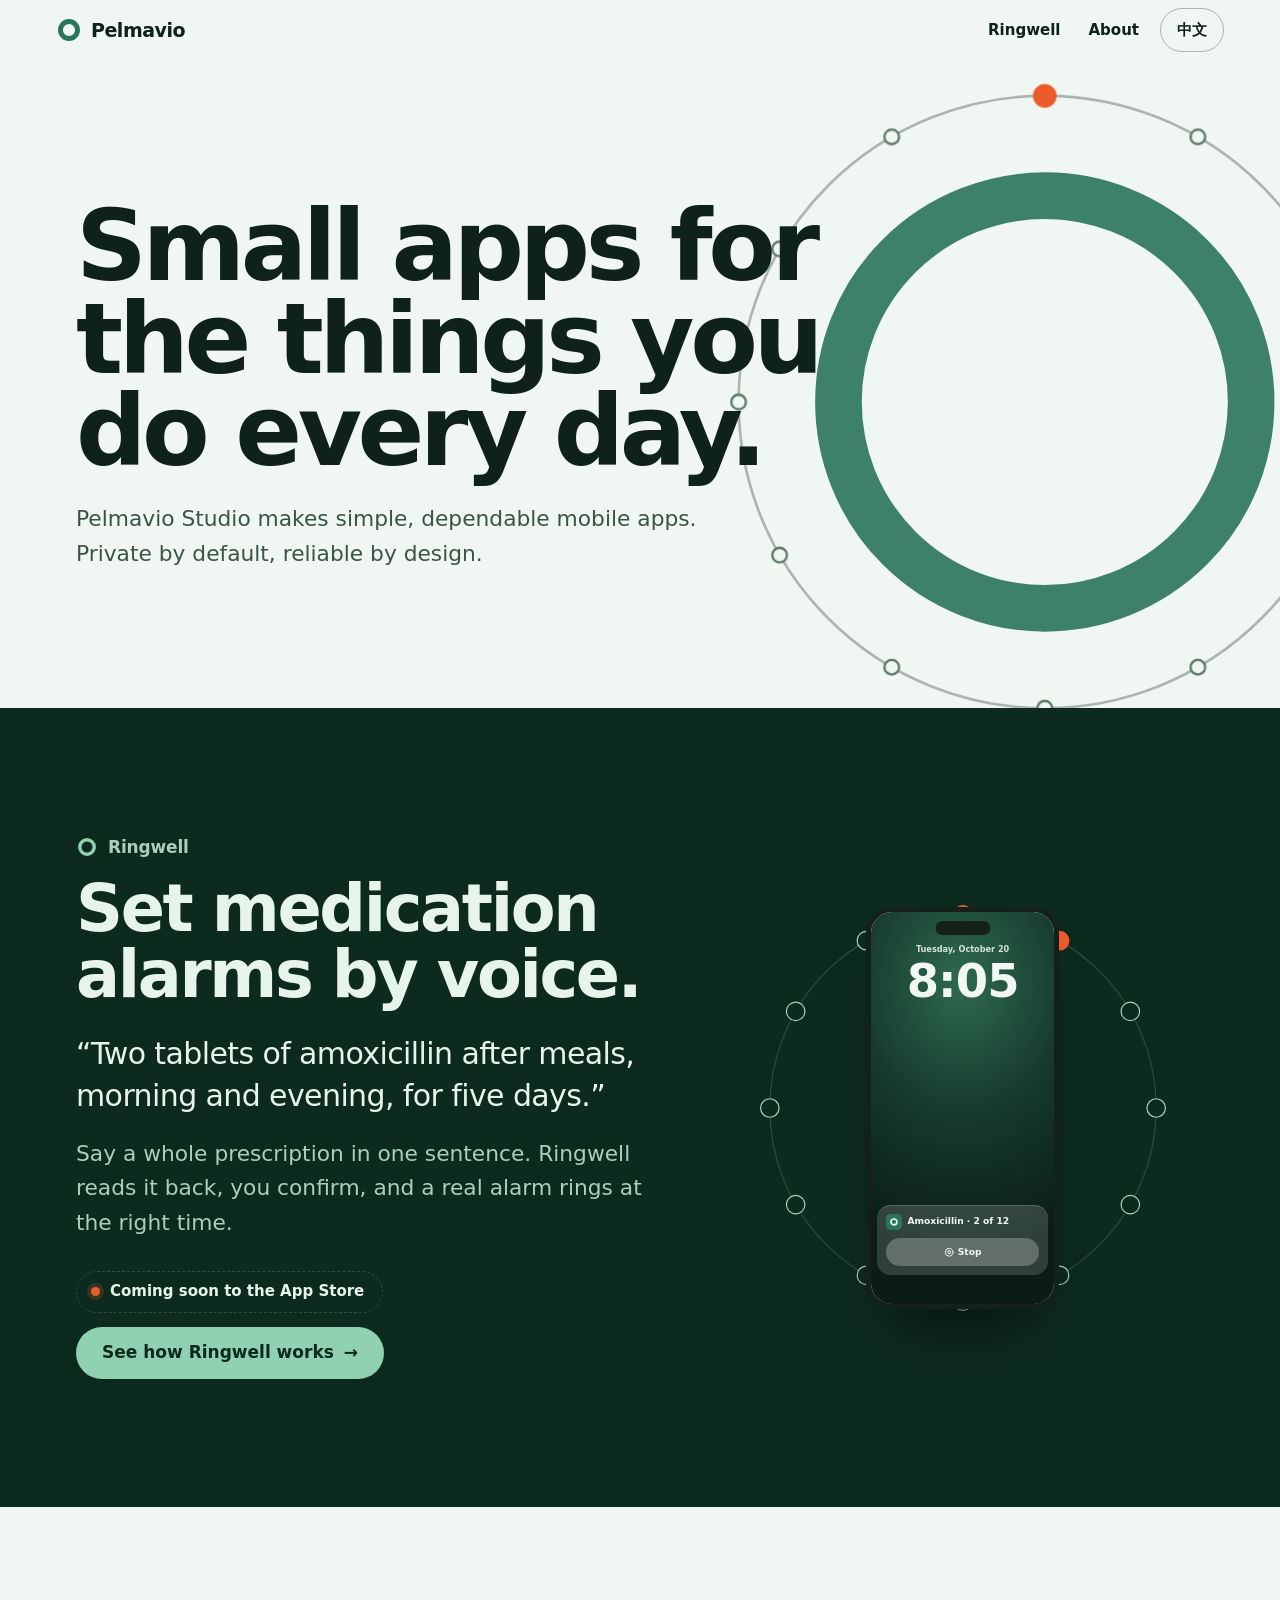
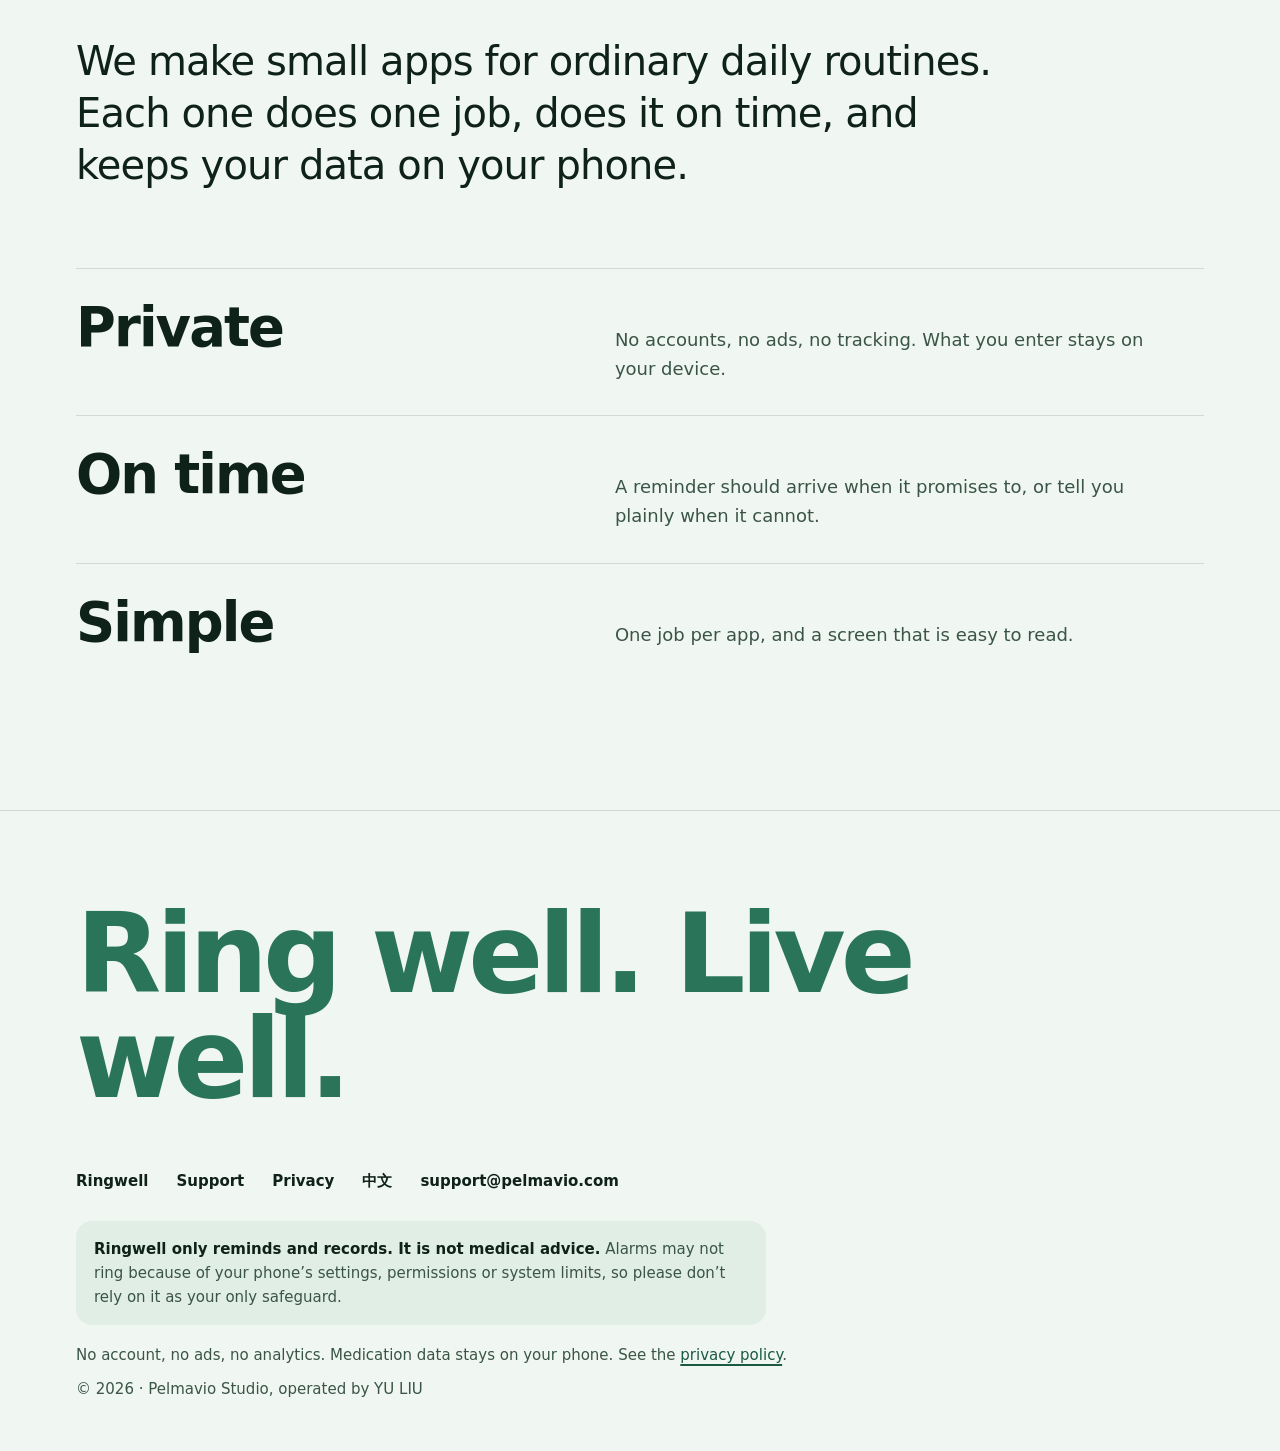
==== commit 10c52e25: "site v2: scroll-driven Ringwell demo with real iPhone screenshots, final privacy/support pages kept " ====
--- a/index.html
+++ b/index.html
@@ -3,15 +3,15 @@
 <head>
 <meta charset="utf-8">
 <meta name="viewport" content="width=device-width,initial-scale=1">
-<title>Pelmavio Studio · Ringwell</title>
-<meta name="description" content="Ringwell by Pelmavio Studio: set medication alarms by voice. Coming soon to the App Store. Ring well. Live well.">
+<title>Pelmavio Studio</title>
+<meta name="description" content="Pelmavio Studio makes small, dependable mobile apps for everyday routines, with privacy and reliability first. First app: Ringwell.">
 <meta name="color-scheme" content="light dark">
 <meta name="theme-color" content="#F0F6F1" media="(prefers-color-scheme: light)">
 <meta name="theme-color" content="#09110D" media="(prefers-color-scheme: dark)">
 <meta property="og:type" content="website">
 <meta property="og:site_name" content="Pelmavio Studio">
-<meta property="og:title" content="Pelmavio Studio · Ringwell">
-<meta property="og:description" content="Ringwell by Pelmavio Studio: set medication alarms by voice. Coming soon to the App Store. Ring well. Live well.">
+<meta property="og:title" content="Pelmavio Studio">
+<meta property="og:description" content="Pelmavio Studio makes small, dependable mobile apps for everyday routines, with privacy and reliability first. First app: Ringwell.">
 <meta property="og:url" content="https://pelmavio.com/">
 <meta property="og:locale" content="en_US">
 <meta name="twitter:card" content="summary">
@@ -21,31 +21,52 @@
 <link rel="alternate" hreflang="zh-CN" href="https://pelmavio.com/zh/">
 <link rel="alternate" hreflang="x-default" href="https://pelmavio.com/">
 <link rel="stylesheet" href="assets/style.css">
-<link rel="stylesheet" href="assets/lite.css">
 </head>
 <body>
 <a class="skip" href="#main">Skip to content</a>
 <header class="top over"><div class="wrap">
-<a class="logo" href="./" aria-label="Pelmavio Studio"><svg viewBox="0 0 32 32" width="26" height="26" aria-hidden="true" focusable="false"><circle cx="16" cy="16" r="10.5"/></svg><span>Pelmavio</span></a>
-<nav aria-label="Main"><a class="hide-s" href="ringwell/support/">Support</a><a class="hide-s" href="ringwell/privacy/">Privacy</a><a class="lang" href="zh/" hreflang="zh-CN" lang="zh-CN">中文</a></nav>
+<a class="logo" href="" aria-label="Pelmavio Studio"><svg viewBox="0 0 32 32" width="26" height="26" aria-hidden="true" focusable="false"><circle cx="16" cy="16" r="10.5"/></svg><span>Pelmavio</span></a>
+<nav aria-label="Main"><a class="hide-s" href="#ringwell">Ringwell</a><a class="hide-s" href="#about">About</a><a class="lang" href="zh/" hreflang="zh-CN" lang="zh-CN">中文</a></nav>
 </div></header>
 <main id="main">
-<section class="h-hero lite" aria-labelledby="home-h">
+<section class="h-hero" aria-labelledby="home-h">
 <div class="h-ring" aria-hidden="true"><svg viewBox="0 0 100 100" focusable="false"><circle class="r2" cx="50" cy="50" r="46"/><circle class="r1" cx="50" cy="50" r="31"/><g><circle class="tick" style="--i:0" cx="50" cy="4" r="1.6"/><circle class="tick" style="--i:1" cx="73" cy="10.16" r="1.1"/><circle class="tick" style="--i:2" cx="89.84" cy="27" r="1.1"/><circle class="tick" style="--i:3" cx="96" cy="50" r="1.1"/><circle class="tick" style="--i:4" cx="89.84" cy="73" r="1.1"/><circle class="tick" style="--i:5" cx="73" cy="89.84" r="1.1"/><circle class="tick" style="--i:6" cx="50" cy="96" r="1.1"/><circle class="tick" style="--i:7" cx="27" cy="89.84" r="1.1"/><circle class="tick" style="--i:8" cx="10.16" cy="73" r="1.1"/><circle class="tick" style="--i:9" cx="4" cy="50" r="1.1"/><circle class="tick" style="--i:10" cx="10.16" cy="27" r="1.1"/><circle class="tick" style="--i:11" cx="27" cy="10.16" r="1.1"/></g></svg></div>
 <div class="wrap">
+<h1 id="home-h">Small apps for the things you do every day.</h1>
+<p class="lead">Pelmavio Studio makes simple, dependable mobile apps. Private by default, reliable by design.</p>
+</div>
+</section>
+
+<section class="feature" id="ringwell" aria-labelledby="rw-h">
+<div class="wrap">
+<div>
 <p class="name"><svg viewBox="0 0 32 32" aria-hidden="true" focusable="false"><circle cx="16" cy="16" r="10.5"/></svg>Ringwell</p>
-<h1 id="home-h"><span class="nb">Set medication</span> <span class="nb">alarms by voice</span></h1>
-<p class="lead">Set alarms by simply talking</p>
-<p class="acts"><span class="soon"><i></i>Coming soon to the App Store</span></p>
-<ul class="facts"><li>Say it, and get a real iOS alarm that re-rings if you haven&rsquo;t confirmed.</li><li>Every dose is recorded.</li><li>Your data is kept on your phone. No account.</li></ul>
+<h2 id="rw-h">Set medication alarms by voice.</h2>
+<p class="say-q">&ldquo;Two tablets of amoxicillin after meals, morning and evening, for five days.&rdquo;</p>
+<p class="lead">Say a whole prescription in one sentence. Ringwell reads it back, you confirm, and a real alarm rings at the right time.</p>
+<div class="acts"><span class="soon"><i></i>Coming soon to the App Store</span><a class="go" href="ringwell/">See how Ringwell works <span class="arrow" aria-hidden="true">&rarr;</span></a></div>
+</div>
+<div class="mini" aria-hidden="true">
+<div class="dialm"><svg viewBox="0 0 100 100" focusable="false"><circle class="tr" cx="50" cy="50" r="46"/><circle class="dt lit" cx="50" cy="4" r="2.2"/><circle class="dt lit" cx="73" cy="10.16" r="2.2"/><circle class="dt" cx="89.84" cy="27" r="2.2"/><circle class="dt" cx="96" cy="50" r="2.2"/><circle class="dt" cx="89.84" cy="73" r="2.2"/><circle class="dt" cx="73" cy="89.84" r="2.2"/><circle class="dt" cx="50" cy="96" r="2.2"/><circle class="dt" cx="27" cy="89.84" r="2.2"/><circle class="dt" cx="10.16" cy="73" r="2.2"/><circle class="dt" cx="4" cy="50" r="2.2"/><circle class="dt" cx="10.16" cy="27" r="2.2"/><circle class="dt" cx="27" cy="10.16" r="2.2"/></svg></div>
+<div class="ripples"><i></i><i></i><i></i></div>
+<div class="scr s-alarm"><div class="ui-lock"><p class="ui-lockdate">Tuesday, October 20</p><p class="ui-locktime"><span class="t1">8:05</span></p><div class="ui-alert"><p class="ui-alert-h"><span class="ui-appicon"><svg viewBox="0 0 32 32" focusable="false"><circle cx="16" cy="16" r="8"/></svg></span><span class="n1">Amoxicillin &middot; 2 of 12</span></p><span class="ui-stop"><svg viewBox="0 0 24 24" focusable="false"><circle cx="12" cy="12" r="9"/><rect x="9" y="9" width="6" height="6" rx="1"/></svg>Stop</span></div></div></div>
+</div>
+</div>
+</section>
+
+<section class="about" id="about" aria-labelledby="about-h">
+<div class="wrap">
+<h2 class="sr" id="about-h">About</h2>
+<p class="statement">We make small apps for ordinary daily routines. Each one does one job, does it on time, and keeps your data on your phone.</p>
+<ul class="principles"><li><h3>Private</h3><p>No accounts, no ads, no tracking. What you enter stays on your device.</p></li><li><h3>On time</h3><p>A reminder should arrive when it promises to, or tell you plainly when it cannot.</p></li><li><h3>Simple</h3><p>One job per app, and a screen that is easy to read.</p></li></ul>
 </div>
 </section>
 </main>
 <footer><div class="wrap">
 <p class="tag" lang="en">Ring well. Live well.</p>
-<nav class="links" aria-label="Footer"><a href="ringwell/privacy/">Privacy</a><a href="ringwell/support/">Support</a><a href="zh/" hreflang="zh-CN" lang="zh-CN">中文</a><a href="mailto:support@pelmavio.com">support@pelmavio.com</a></nav>
+<nav class="links" aria-label="Footer"><a href="ringwell/">Ringwell</a><a href="ringwell/support/">Support</a><a href="ringwell/privacy/">Privacy</a><a href="zh/" hreflang="zh-CN" lang="zh-CN">中文</a><a href="mailto:support@pelmavio.com">support@pelmavio.com</a></nav>
 <p class="disc"><strong>Ringwell only reminds and records. It is not medical advice.</strong> Alarms may not ring because of your phone&rsquo;s settings, permissions or system limits, so please don&rsquo;t rely on it as your only safeguard.</p>
-<p>No account, no ads, no analytics scripts or cookies on this site. Medication data is kept on your phone. See the <a href="ringwell/privacy/">privacy policy</a>.</p>
+<p>No account, no ads, no analytics. Medication data stays on your phone. See the <a href="ringwell/privacy/">privacy policy</a>.</p>
 <p>&copy; 2026 &middot; Pelmavio Studio, operated by YU LIU</p>
 </div></footer>
 </body>
--- a/assets/style.css
+++ b/assets/style.css
@@ -15,6 +15,7 @@
   --a-bg:#E9F4EE;--a-surface:#F4FAF6;--a-text:#25392F;--a-muted:#466056;--a-border:#CBE0D3;
   --a-primary:#2A7559;--a-on:#F4FBF7;--a-card:#DCF0E4;--a-card-b:#9CCDB4;--a-warn:#775110;
   --a-taken:#1F6F4C;--a-done:#B2DEC7;--a-soft:#EAF6EF;--a-bezel:#14201A;
+  --a-outline:#5E8070;--a-band:#D3EBDD;--a-miss:#E9B04A;--a-on-miss:#2F2208;
   --edge:clamp(16px,5vw,56px);
   --spring:linear(0,.063,.193,.35,.508,.651,.777,.869,.937,.983,1.013,1.029,1.036,1.036,1.032,1.027,1.021,1.016,1.011,1.007,1.004,1.002,1,.999,.999);
   --bounce:linear(0,.078,.241,.436,.626,.791,.918,1.007,1.061,1.087,1.092,1.084,1.068,1.05,1.032,1.017,1.006,.998,.994,.992,.992,.992,.994,.996,.997,.999,1,1,1.001);
@@ -40,6 +41,7 @@
   --a-bg:#141C18;--a-surface:#1B2520;--a-text:#C7D7CD;--a-muted:#98B0A3;--a-border:#2A3831;
   --a-primary:#8FD1B1;--a-on:#0E2119;--a-card:#223129;--a-card-b:#3C5649;--a-warn:#DDB26A;
   --a-taken:#7FCBA6;--a-done:#2D5742;--a-soft:#2A3B33;--a-bezel:#020504;
+  --a-outline:#6D8A7B;--a-band:#203629;--a-miss:#DDB26A;--a-on-miss:#1E1A0C;
 }}
 
 /* ---------- base ---------- */
@@ -102,7 +104,7 @@
 .cap .sub{font-size:clamp(1.1875rem,1rem + .8vw,1.625rem);color:var(--ink);margin:.55em 0 .8em;font-weight:500;letter-spacing:-.01em}
 .cap-soon{margin:0}
 .stopnote strong{color:var(--ink)}
-.status,.rail,.sample-live{display:none}
+.status,.rail{display:none}
 .chain{list-style:none;display:flex;gap:7px;padding:0;margin:4px 0 0;flex-wrap:wrap}
 .chain li{width:14px;height:14px;border-radius:50%;border:1.5px solid var(--ink-3)}
 .chain li:nth-child(-n+2){background:var(--signal);border-color:var(--signal)}
@@ -211,7 +213,7 @@
 .ui-hl{display:flex;justify-content:space-between;align-items:baseline;gap:.6em;margin-top:.45em!important;padding:.75em .85em;border-radius:.9em;background:var(--a-surface);border:1px solid var(--a-border);font-size:.9em;transition:opacity .4s .1s,translate .7s var(--spring) .1s}
 .ui-hl span{color:var(--a-muted)}
 .ui-hl b{font-size:1.15em;white-space:nowrap}
-.live .ui-sum,.live .ui-hl,.live .ui-hl-h{opacity:0;translate:0 .8em}
+.live .stage :is(.ui-sum,.ui-hl,.ui-hl-h){opacity:0;translate:0 .8em}
 .live [data-full] :is(.ui-sum,.ui-hl,.ui-hl-h){opacity:1;translate:0 0}
 
 /* dial (live only), ripples */
@@ -222,18 +224,28 @@
   .stage{grid-template-columns:minmax(0,1fr) minmax(0,1fr);column-gap:64px;align-items:start}
   .phone{grid-template-columns:repeat(2,minmax(0,1fr))}
 }
+/* static phones (D-143): caption, then its screen */
 @media (max-width:899px){
-  .phone{display:flex;gap:16px;overflow-x:auto;scroll-snap-type:x mandatory;padding:4px var(--edge) 18px;margin-inline:calc(var(--edge) * -1);scrollbar-width:thin}
-  .phone .scr{flex:0 0 min(64vw,250px);scroll-snap-align:center}
+  .stage{display:flex;flex-direction:column;gap:0}
+  .caps,.device,.phone{display:contents}
+  .cap0{order:1}.say{order:2;margin-top:28px}.s-listen{order:3}
+  .cap1{order:4}.cap2{order:5;margin-top:36px}.s-confirm{order:6}
+  .cap3{order:7}.s-alarm{order:8}
+  .cap4{order:9}.s-dose{order:10}.s-week{order:11}.sample{order:12;text-align:center}
+  .phone .scr{width:min(84vw,330px);align-self:center;aspect-ratio:auto;margin:28px 0 64px}
+  .scr .ui-pad{font-size:14px;font-size:5cqi;padding-bottom:1.6em}
+  .phone .s-alarm{aspect-ratio:1/1.62}
+  .phone .s-dose{margin-bottom:24px}
+  .phone .ui-trans{min-height:0}
 }
 
 /* ---------------- LIVE: pinned, scroll-scrubbed demonstration ---------------- */
 @media (prefers-reduced-motion:no-preference) and (min-height:520px){
-  .live .story{height:660svh;padding:0}
+  .live .story{height:600svh;padding:0}
   .live .stage{--say:0;--rb:0;--days:0;--lit:0;--p:0;position:sticky;top:0;height:100svh;max-width:none;padding:0;gap:0;overflow:hidden;align-items:stretch;
     --W:min(42svh,300px);--H:calc(var(--W) * 2.08)}
   .live .caps{display:grid;grid-template-rows:auto auto;align-content:center;gap:0;position:relative;z-index:4}
-  .live .cap{grid-area:1/1;opacity:0;transform:translateY(calc(var(--y,1) * 1.5rem));transition:opacity .45s ease,transform .8s var(--spring);pointer-events:none}
+  .live .cap{grid-area:1/1;margin-top:0;opacity:0;transform:translateY(calc(var(--y,1) * 1.5rem));transition:opacity .45s ease,transform .8s var(--spring);pointer-events:none}
   .live :is(.cap2,.cap3,.cap4){grid-row:1/3;align-self:center}
   .live .say{grid-area:2/1;margin-top:clamp(18px,3.4svh,36px);transition:opacity .45s ease,transform .8s var(--spring)}
   .live .phr{--g:0}
@@ -253,7 +265,8 @@
     box-shadow:0 0 0 1px rgba(255,255,255,.07) inset,0 40px 80px -40px var(--shadow),0 18px 36px -24px var(--shadow);z-index:2;
     transition:translate .9s var(--spring),scale .9s var(--spring)}
   .live .phone::after{content:"";position:absolute;z-index:3;left:50%;top:calc(var(--W) * .055);width:30%;height:calc(var(--W) * .085);translate:-50% 0;border-radius:99px;background:var(--a-bezel)}
-  .live .scr{position:absolute;inset:calc(var(--W) * .034);aspect-ratio:auto;border:0;border-radius:calc(var(--W) * .14);box-shadow:none;opacity:0;scale:.965;transition:opacity .4s ease,scale .7s var(--spring)}
+  .live .stage{display:grid}
+  .live .scr{position:absolute;inset:calc(var(--W) * .034);width:auto;margin:0;align-self:auto;aspect-ratio:auto;border:0;border-radius:calc(var(--W) * .14);box-shadow:none;opacity:0;scale:.965;transition:opacity .4s ease,scale .7s var(--spring)}
   .live .scr::before{display:none}
   .live [data-screen="listen"] .s-listen,.live [data-screen="confirm"] .s-confirm,.live [data-screen="alarm"] .s-alarm,.live [data-screen="dose"] .s-dose,.live [data-screen="week"] .s-week{opacity:1;scale:1}
   .live .s-confirm dd{opacity:0}
@@ -318,40 +331,69 @@
     .live .sample{right:var(--edge);bottom:clamp(26px,3svh + 12px,44px)}
     .live .device::before{content:"";position:absolute;left:50%;top:50%;width:calc(var(--D) * .92);aspect-ratio:1;translate:-50% -50%;border-radius:50%;background:var(--paper-2);z-index:0}
   }
+  /* phones (D-143): big phone in a window under the caption; ringwell.js sets --wt --cy --cs --D --dt (see README) */
   @media (max-width:899px){
-    .live .stage{grid-template-rows:auto minmax(0,1fr);--W:min(60vw,250px,34svh);--H:calc(var(--W) * 2.08);--D:calc(var(--W) * 1.567)}
-    .live .caps{padding:64px var(--edge) 0;align-content:start}
-    .live .cap h1{font-size:min(10.4vw,6.4svh)}
-    :lang(zh).live .cap h1,.live :lang(zh) .cap h1{font-size:min(9.6vw,5.8svh)}
+    .live .story{height:560svh}
+    .live .stage{grid-template-rows:auto;--W:min(92vw,360px);--H:calc(var(--W) * 2.08)}
+    .live .caps{padding:60px var(--edge) 0;align-content:start}
+    .live .caps::before{content:"";position:absolute;z-index:-1;left:0;right:0;top:0;height:100svh;background:linear-gradient(var(--paper) calc(100% - 22px),transparent);translate:0 calc(var(--wt,40svh) + 6px - 100svh);transition:translate .8s var(--spring);pointer-events:none}
+    .live .stage::after{content:"";position:absolute;z-index:7;left:0;right:0;bottom:0;height:calc(84px + env(safe-area-inset-bottom));background:linear-gradient(transparent,var(--paper) 30px);pointer-events:none}
+    .live .cap h1{font-size:min(10.4vw,6.2svh)}
+    :lang(zh).live .cap h1,.live :lang(zh) .cap h1{font-size:min(9.4vw,5.6svh)}
     .live .cap .sub{font-size:min(5vw,2.9svh);margin:.4em 0 0}
     .live .cap-soon{display:none}
-    .live .cap h2{font-size:min(7.8vw,4.6svh)}
-    .live .cap p{font-size:min(4.2vw,2.5svh);margin-bottom:.6em}
-    .live .say{margin-top:min(3svh,22px)}
-    .live .voice{margin-bottom:6px}
-    .live .mic{width:36px;height:36px}
-    .live .wave{height:28px}
-    .live .sentence{font-size:min(5.9vw,3.5svh);line-height:1.66}
-    .live .device{place-items:start center;padding-top:min(3svh,20px);-webkit-mask-image:linear-gradient(#000 82%,transparent);mask-image:linear-gradient(#000 82%,transparent)}
-    .live .phone{transform-origin:50% 0}
-    .live .device{translate:0 calc(-1 * var(--lift,0px));transition:translate .9s var(--spring)}
+    .live .cap h2{font-size:min(7.4vw,4.4svh)}
+    .live .cap p{font-size:min(4.2vw,2.5svh);margin-bottom:.5em;line-height:1.5}
+    .live :is(.cap2,.cap3,.cap4){align-self:start}
+    /* Ring: the stop note replaces the paragraph when Stop is pressed */
+    .live .cap3{display:grid;grid-template-areas:"h" "b" "s"}
+    .live .cap3>h2{grid-area:h}
+    .live .cap3>p:first-of-type,.live .cap3>.stopnote{grid-area:b;transition:opacity .35s,translate .6s var(--spring)}
+    .live .cap3>.stopnote{opacity:0;translate:0 .5em;font-size:min(4.8vw,2.8svh)}
+    .live [data-stopped] .cap3>p:first-of-type{opacity:0;translate:0 -.5em}
+    .live [data-stopped] .cap3>.stopnote{opacity:1;translate:0 0}
+    .live .cap3>.status{grid-area:s;margin-top:.2em}
+    .live .say{margin-top:min(2.4svh,18px)}
+    .live .voice{margin-bottom:4px}
+    .live .mic{width:34px;height:34px}
+    .live .wave{height:26px}
+    .live .sentence{font-size:min(5.7vw,3.3svh);line-height:1.62}
+    .live .device{position:absolute;inset:0;display:block}
+    .live .phone{position:absolute;left:50%;top:0;margin-left:calc(var(--W) / -2);transform-origin:50% 0;translate:0 var(--cy,44svh);scale:var(--cs,1);transition:none}
+    .live .ready .phone{transition:translate .85s var(--spring),scale .85s var(--spring)}
+    .live :is(.ui-pad,.ui-lock){font-size:5.3cqi}
+    .live .ui-toast{font-size:4.9cqi}
     .live .s-confirm :is(.ui-sub,.ui-back){display:none}
-    .live .s-confirm .ui-title{margin-bottom:.2em}
-    .live :is([data-act="0"],[data-act="1"]) :is(.ui-readback,.ui-row2){display:none}
+    .live .s-confirm .ui-title{margin-bottom:.1em}
     .live .ui-save{margin-top:.8em}
-    .live .scr>.ui-toast{display:none}
-    .live .dial{top:min(3svh,20px);translate:-50% 0;opacity:0;scale:.9;transition:opacity .5s,scale .9s var(--spring)}
+    .live .ui-days b{font-size:.94em}
+    .live .ui-days small{font-size:.9em}
+    .live .ui-fields dt{font-size:.86em}
+    /* lock screen: alert under the clock */
+    .live .ui-lock{padding-top:2.8em}
+    .live .ui-locktime{font-size:4.8em}
+    .live .ui-alert{position:relative;left:auto;right:auto;bottom:auto;margin:.9em -.2em 0}
+    .live .dial{left:50%;top:0;width:var(--D,90vw);translate:-50% var(--dt,30svh);transform-origin:50% 0;opacity:0;scale:.92}
+    .live .ready .dial{transition:opacity .5s,scale .9s var(--spring),translate .85s var(--spring)}
     .live :is([data-act="3"],[data-act="4"]) .dial{opacity:1;scale:1}
-    .live :is([data-act="3"],[data-act="4"]) .phone{scale:var(--s,.597);translate:0 var(--dy,calc(var(--W) * .1567))}
-    .live :is(.cap2,.cap3,.cap4){align-self:start}
-    .live :is([data-act="3"],[data-act="4"]) .device{-webkit-mask-image:none;mask-image:none}
+    .live [data-screen="week"] .dial{opacity:0}
+    .live .lbl{font-size:4.6px}
+    .live .ripples i{width:80%}
     .live .rail{left:50%;translate:-50% 0;bottom:max(10px,env(safe-area-inset-bottom));background:var(--glass);-webkit-backdrop-filter:blur(18px) saturate(1.6);backdrop-filter:blur(18px) saturate(1.6);border-radius:999px;padding:2px;box-shadow:0 8px 24px -14px var(--shadow),inset 0 0 0 1px var(--line)}
     .live .rail a{padding:0 9px;font-size:0;gap:0;min-width:36px;justify-content:center}
     .live .rail a::before{width:8px;height:8px}
     .live .rail a[aria-current="step"]{font-size:.8125rem;gap:7px;padding:0 12px}
     .live .sample{display:none}
   }
-}
+  /* skip link: after beat 0, or on focus */
+  .live .skipstory{display:inline-flex;position:absolute;z-index:9;top:12px;right:var(--edge);opacity:0;pointer-events:none;translate:0 -6px;transition:opacity .3s,translate .5s var(--spring),background-color .2s}
+  .live .stage:not([data-act="0"]) .skipstory{opacity:1;pointer-events:auto;translate:0 0}
+  .live .skipstory:focus{opacity:1;pointer-events:auto;translate:0 0}
+  .live [data-act="0"] .skipstory:focus{translate:0 calc(100svh - 184px)}
+}
+.skipstory{display:none;align-items:center;gap:6px;min-height:44px;padding:0 14px 0 16px;border-radius:999px;font-size:.875rem;font-weight:600;color:var(--ink);text-decoration:none;background:var(--glass);-webkit-backdrop-filter:blur(14px);backdrop-filter:blur(14px);box-shadow:inset 0 0 0 1px var(--line-2)}
+.skipstory:hover{background:var(--line)}
+.skipstory svg{width:16px;height:16px;fill:none;stroke:currentColor;stroke-width:2.2;stroke-linecap:round;stroke-linejoin:round}
 
 @keyframes ripple{0%{transform:scale(.6);opacity:0}12%{opacity:.85}100%{transform:scale(1.32);opacity:0}}
 @keyframes buzz{0%,100%{rotate:0deg}8%{rotate:-1.6deg}16%{rotate:1.6deg}24%{rotate:-1.1deg}32%{rotate:.8deg}40%{rotate:0deg}}
@@ -368,14 +410,62 @@
 .facts div{padding:16px 0;border-top:1px solid var(--line)}
 .facts dt{font-weight:700;font-family:var(--display);font-size:1.125rem}
 .facts dd{margin:4px 0 0;color:var(--ink-2)}
-.shot{position:relative;margin:0;justify-self:center;width:min(78vw,330px);isolation:isolate}
+.shot{position:relative;margin:0;justify-self:center;width:min(88vw,360px);isolation:isolate}
 .shot .frame{position:relative;border-radius:40px;padding:8px;background:var(--a-bezel);box-shadow:0 50px 90px -50px var(--shadow),0 20px 40px -28px var(--shadow)}
-.shot img{border-radius:32px;width:100%}
 .shot-ring{position:absolute;left:50%;top:50%;width:150%;aspect-ratio:1;translate:-50% -50%;z-index:-1}
 .shot-ring svg{width:100%;height:100%;display:block}
 .shot-ring circle{fill:none;stroke:var(--green);stroke-width:1.5;vector-effect:non-scaling-stroke;stroke-dasharray:1;stroke-dashoffset:0;transform:rotate(-90deg);transform-origin:50% 50%}
 .shot figcaption{margin-top:14px;text-align:center;font-size:.875rem;color:var(--ink-3)}
+/* History, recreated live (D-143); .seen fills the week */
+.hist{container-type:inline-size;background:var(--a-bg);color:var(--a-text);border-radius:32px;overflow:hidden;font-family:var(--sans)}
+.hist .ui-pad{padding:1.5em 1.15em 1.3em;font-size:14px;font-size:5cqi;height:auto}
+.hist .ui-hd{display:flex;align-items:center;justify-content:space-between}
+.hist .ui-hd svg{width:1.6em;height:1.6em;color:var(--a-primary);stroke-width:2}
+.hist .ui-seg{margin-top:.75em!important}
+.ui-nav{display:flex;align-items:center;justify-content:space-between;margin:.7em 0 .1em!important;font-weight:600}
+.ui-nav i{width:2.6em;height:2.6em;border-radius:50%;border:1.5px solid var(--a-primary);display:grid;place-items:center;color:var(--a-primary)}
+.ui-chips{display:flex;gap:.45em;margin-top:.7em!important;white-space:nowrap;overflow:hidden}
+.ui-chips span{display:inline-flex;align-items:center;gap:.3em;padding:.45em .85em;border-radius:99em;border:1.5px solid var(--a-outline);background:var(--a-surface);font-size:.92em}
+.ui-chips .on{border:2px solid var(--a-primary);background:var(--a-soft);color:var(--a-primary);font-weight:700}
+.ui-sum2{background:var(--a-band);border:1.5px solid var(--a-card-b);margin:.8em 0 .5em;padding:.85em 1em}
+.ui-sum2 p{font-size:.9em;color:var(--a-text)}
+.ui-sum2 .b{font-size:1.18em;font-weight:600;line-height:1.3;margin-bottom:.35em!important}
+.ui-week{list-style:none;padding:0;margin:.5em 0 .3em;display:grid;grid-template-columns:repeat(7,minmax(0,1fr));text-align:center}
+.ui-week li{--on:1}
+.ui-week b{display:block;font-size:.8em;font-weight:500;color:var(--a-muted);white-space:nowrap}
+.ui-week .today b{font-weight:700;color:var(--a-text)}
+.ui-week i{position:relative;isolation:isolate;display:grid;place-items:center;width:2.3em;height:2.3em;margin:.35em auto .2em;border-radius:50%;overflow:hidden}
+.ui-week i::before{content:"";position:absolute;inset:0;z-index:-1;border-radius:50%}
+.ui-week svg{width:1.25em;height:1.25em;fill:none;stroke:currentColor;stroke-width:2.6;stroke-linecap:round;stroke-linejoin:round;opacity:var(--on)}
+.ui-week .ok i{color:var(--a-on)}
+.ui-week .ok i::before{background:var(--a-primary);scale:var(--on)}
+.ui-week .today i{color:var(--a-text);box-shadow:inset 0 0 0 3px var(--a-primary)}
+.ui-week .today i::before{background:var(--a-done)}
+.ui-week .half i{box-shadow:inset 0 0 0 1.5px var(--a-primary)}
+.ui-week .half i::before{right:50%;border-radius:0;background:var(--a-primary);scale:var(--on) 1;transform-origin:left center}
+.ui-week .fut i{border:1.5px dashed var(--a-outline);opacity:.55}
+.ui-week .none i::before{inset:auto;width:.9em;height:3px;border-radius:2px;background:var(--a-muted)}
+.ui-week small{display:block;font-size:.78em;color:var(--a-muted);opacity:var(--on)}
+.ui-rv-h{font-weight:700;font-size:1.12em;margin-top:.7em!important}
+.ui-rv{display:flex;align-items:center;gap:.55em;margin-top:.45em;padding:.7em .8em;border-radius:.9em;background:var(--a-surface);border:1px solid var(--a-border)}
+.ui-miss{width:1.6em;height:1.6em;flex:none;border-radius:50%;background:var(--a-miss);color:var(--a-on-miss);display:grid;place-items:center}
+.ui-miss svg{width:1em;height:1em;stroke-width:3}
+.ui-rv-t{flex:1;min-width:0;font-weight:600;line-height:1.3}
+.ui-rv-t small{display:block;font-weight:400;color:var(--a-muted);font-size:.9em}
+.ui-rv .ui-btn{border:1.5px solid var(--a-primary);font-size:.86em;padding:.5em .8em}
+.hist .ui-hl-h{margin-top:.8em!important}
+@media (prefers-reduced-motion:no-preference){
+  .live .ui-week :is(.ok,.half) i::before{transition:scale .7s var(--bounce) calc(var(--d) * 140ms + 150ms)}
+  .live .ui-week :is(svg,small){transition:opacity .4s calc(var(--d,0) * 140ms + 350ms)}
+  .live .ui-week .today i{transition:box-shadow .5s calc(var(--d) * 140ms + 150ms)}
+  .live .record:not(.seen) .ui-week :is(.ok,.half){--on:0}
+  .live .record:not(.seen) .ui-week .today i{box-shadow:inset 0 0 0 1.5px var(--a-outline)}
+  .live .ui-rv{transition:opacity .5s .85s,translate .7s var(--spring) .85s}
+  .live .record:not(.seen) .ui-rv{opacity:0;translate:0 .6em}
+}
 @media (min-width:900px){.record-in{grid-template-columns:minmax(0,1.1fr) minmax(0,.9fr)}}
+/* phones: History screen before the facts */
+@media (max-width:899px){.record-in{gap:0}.record-copy{display:contents}.record h2{order:1}.record .lead{order:2}.record .shot{order:3;margin-top:clamp(40px,10vw,56px)}.record .facts{order:4;margin-top:clamp(40px,10vw,56px)}}
 
 /* ---------- privacy vault: the one dark inversion ---------- */
 .vault{position:relative;overflow:hidden;background:var(--forest);color:var(--forest-ink);padding:clamp(80px,11vw,168px) 0}
@@ -490,6 +580,8 @@
 .doc-main .lead{font-size:1.1875rem;padding:16px 18px;border-radius:16px;background:var(--paper-2);margin:0 0 8px;max-width:none;color:var(--ink)}
 .doc-main ul{padding-left:1.3em}
 .doc-main li{margin-bottom:.4em}
+.doc-main .note{padding:14px 16px;border-radius:14px;background:#F5E7B4;color:#2E2508;font-size:.9375rem}
+.doc-main .ph{background:#F5E7B4;color:#2E2508;padding:0 .3em;border-radius:4px}
 .doc-main .card{padding:18px 20px;border-radius:18px;background:var(--sheet);border:1px solid var(--line-2)}
 .doc-main details{border-bottom:1px solid var(--line)}
 .doc-main summary{cursor:pointer;display:flex;align-items:center;justify-content:space-between;gap:16px;min-height:60px;padding:14px 0;font-weight:700;font-family:var(--display);font-size:1.0625rem;list-style:none;border-radius:8px}
@@ -559,3 +651,5 @@
 @media (max-width:899px){:lang(zh).live .sentence,.live :lang(zh) .sentence{line-height:1.95}}
 :lang(zh) :is(h1,h2,h3,.say-q,.statement,.claims b),.pair-say p:lang(zh) span{word-break:keep-all}
 :lang(zh) .h-hero .nb{display:inline}
+/* zh phones: each phrase fits a line, so no line starts with punctuation */
+@media (max-width:520px){:lang(zh) .h-hero h1{font-size:8.4vw}:lang(zh) :is(.record,.vault,.tongues,.finale,.feature,.about) h2{font-size:min(2.125rem,8.6vw)}}
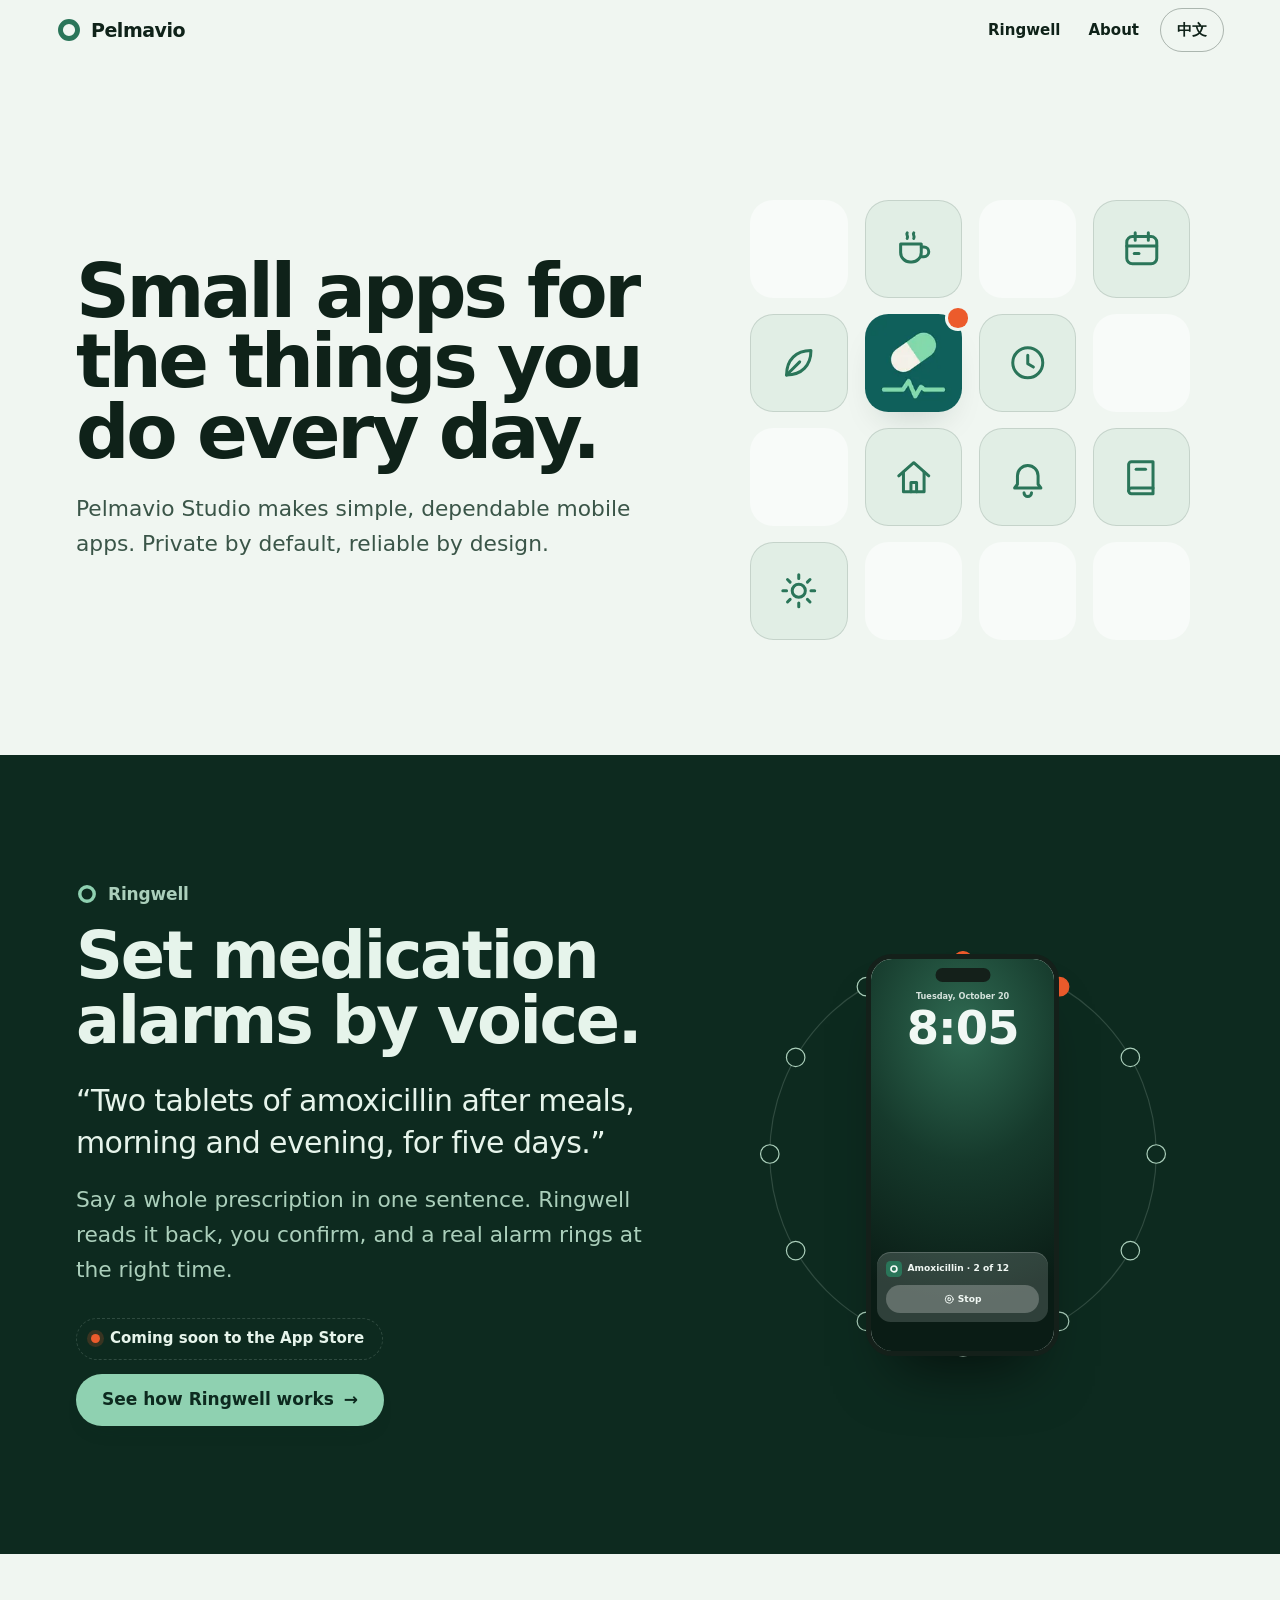
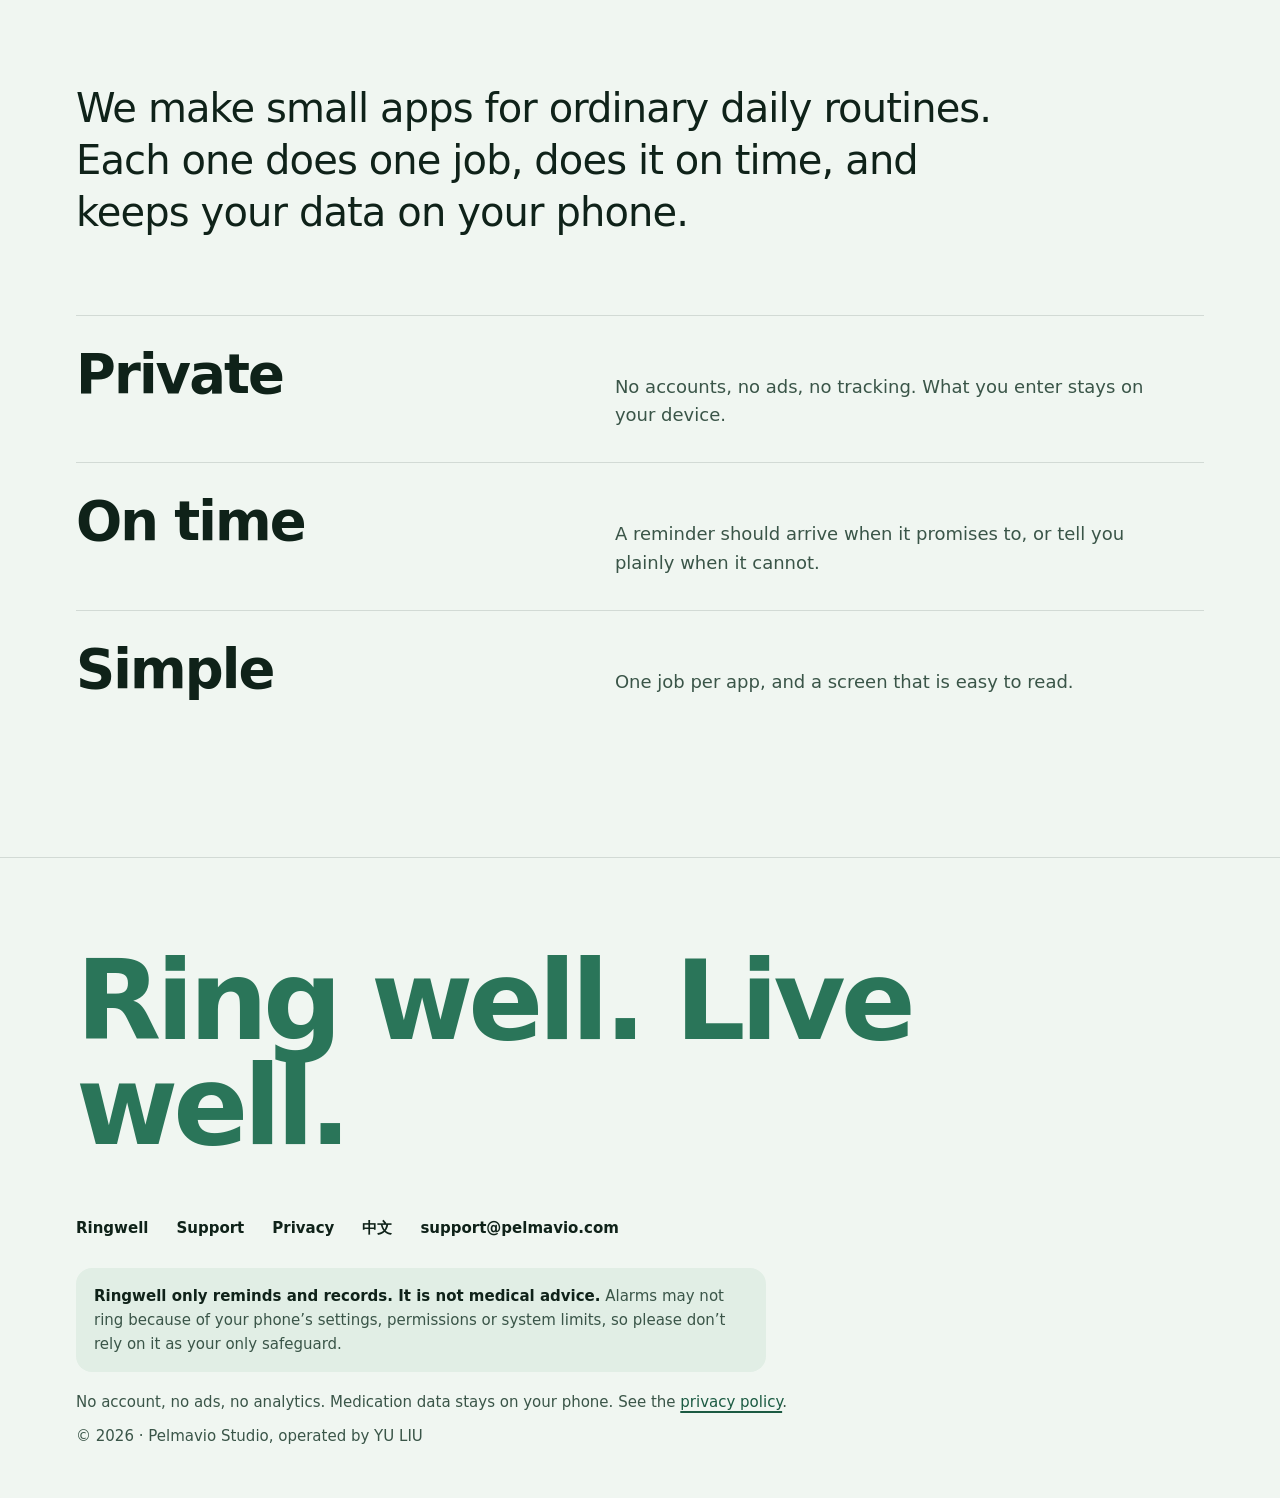
==== commit 061aeaf9: "site: home hero is the small-apps tile grid (option A); ring removed - home (EN/ZH): text left, a 4 " ====
--- a/index.html
+++ b/index.html
@@ -30,10 +30,12 @@
 </div></header>
 <main id="main">
 <section class="h-hero" aria-labelledby="home-h">
-<div class="h-ring" aria-hidden="true"><svg viewBox="0 0 100 100" focusable="false"><circle class="r2" cx="50" cy="50" r="46"/><circle class="r1" cx="50" cy="50" r="31"/><g><circle class="tick" style="--i:0" cx="50" cy="4" r="1.6"/><circle class="tick" style="--i:1" cx="73" cy="10.16" r="1.1"/><circle class="tick" style="--i:2" cx="89.84" cy="27" r="1.1"/><circle class="tick" style="--i:3" cx="96" cy="50" r="1.1"/><circle class="tick" style="--i:4" cx="89.84" cy="73" r="1.1"/><circle class="tick" style="--i:5" cx="73" cy="89.84" r="1.1"/><circle class="tick" style="--i:6" cx="50" cy="96" r="1.1"/><circle class="tick" style="--i:7" cx="27" cy="89.84" r="1.1"/><circle class="tick" style="--i:8" cx="10.16" cy="73" r="1.1"/><circle class="tick" style="--i:9" cx="4" cy="50" r="1.1"/><circle class="tick" style="--i:10" cx="10.16" cy="27" r="1.1"/><circle class="tick" style="--i:11" cx="27" cy="10.16" r="1.1"/></g></svg></div>
-<div class="wrap">
+<div class="wrap hx">
+<div class="hx-text">
 <h1 id="home-h">Small apps for the things you do every day.</h1>
 <p class="lead">Pelmavio Studio makes simple, dependable mobile apps. Private by default, reliable by design.</p>
+</div>
+<div class="hx-art" aria-hidden="true"><div class="hx-tiles"><i></i><svg viewBox="-14 -14 52 52"><use href="assets/hero/glyphs.svg#cup" width="24" height="24"/></svg><i></i><svg viewBox="-14 -14 52 52"><use href="assets/hero/glyphs.svg#calendar" width="24" height="24"/></svg><svg viewBox="-14 -14 52 52"><use href="assets/hero/glyphs.svg#leaf" width="24" height="24"/></svg><span class="hx-rw"><picture><source media="(prefers-color-scheme: dark)" type="image/webp" srcset="assets/hero/icon-dark-144.webp"><source type="image/webp" srcset="assets/hero/icon-144.webp"><img src="assets/hero/icon-144.png" width="144" height="144" alt=""></picture></span><svg viewBox="-14 -14 52 52"><use href="assets/hero/glyphs.svg#clock" width="24" height="24"/></svg><i></i><i></i><svg viewBox="-14 -14 52 52"><use href="assets/hero/glyphs.svg#house" width="24" height="24"/></svg><svg viewBox="-14 -14 52 52"><use href="assets/hero/glyphs.svg#bell" width="24" height="24"/></svg><svg viewBox="-14 -14 52 52"><use href="assets/hero/glyphs.svg#book" width="24" height="24"/></svg><svg viewBox="-14 -14 52 52"><use href="assets/hero/glyphs.svg#sun" width="24" height="24"/></svg><i></i><i></i><i></i></div></div>
 </div>
 </section>
 
--- a/assets/style.css
+++ b/assets/style.css
@@ -530,13 +530,8 @@
 .h-hero h1{font-size:clamp(2.75rem,1.2rem + 6.2vw,7.5rem);line-height:.94;letter-spacing:-.045em;max-width:9.5em;position:relative;z-index:1}
 :lang(zh) .h-hero h1{font-size:clamp(2.375rem,1.2rem + 5vw,6rem);line-height:1.12;max-width:10em}
 .h-hero .lead{position:relative;z-index:1;margin-top:1.1em}
-.h-ring{position:absolute;right:calc(var(--edge) - 12vw);top:calc(50% + 48px);width:clamp(300px,52vw,760px);aspect-ratio:1;translate:0 -50%;pointer-events:none}
-.h-ring svg{width:100%;height:100%;display:block}
-.h-ring .r1{fill:none;stroke:var(--green);stroke-width:7;stroke-dasharray:195;stroke-dashoffset:0;transform:rotate(-90deg);transform-origin:50% 50%;opacity:.9}
-.h-ring .r2{fill:none;stroke:var(--line-2);stroke-width:.4}
-.h-ring .tick{fill:var(--paper);stroke:var(--ink-3);stroke-width:.35}
-.h-ring .tick:first-child{fill:var(--signal);stroke:var(--signal)}
-@media (max-width:899px){.h-ring{right:-38vw;top:auto;bottom:-30vw;translate:0 0;width:96vw;opacity:.75}}
+/* narrow screens: decorative rings stay clear of text (the record ring hugs the phone, the privacy-band circle is dropped) */
+@media (max-width:899px){.shot-ring{width:118%}.vault::before{display:none}.pair-say{grid-template-columns:minmax(0,1fr)}.pair-say span{overflow-wrap:anywhere}}
 .feature{background:var(--forest);color:var(--forest-ink);padding:clamp(72px,10vw,150px) 0;overflow:hidden;position:relative}
 .feature .wrap{display:grid;gap:56px;align-items:center}
 .feature .name{font:600 1.0625rem/1 var(--display);letter-spacing:-.01em;color:var(--forest-2);margin:0 0 18px;display:inline-flex;align-items:center;gap:10px}
@@ -616,20 +611,15 @@
   .io .claims b:not(.in),.io .principles h3:not(.in){clip-path:inset(0 100% -10% 0)}
   .io :is(.claims b,.principles h3){transition:clip-path 1s var(--settle)}
   /* home ring: one drawn entrance on load */
-  .h-ring .r1{animation:drawin 2.2s var(--settle) .2s both}
-  .h-ring .tick{animation:tickin .6s var(--bounce) both;animation-delay:calc(1.1s + var(--i) * 45ms)}
   .mini .ripples i{animation:ripple 2.4s cubic-bezier(.2,.65,.3,1) 4 both}
   .mini .ripples i:nth-child(2){animation-delay:.8s}
   .mini .ripples i:nth-child(3){animation-delay:1.6s}
 }
 @keyframes draw{from{stroke-dashoffset:1}to{stroke-dashoffset:0}}
-@keyframes drawin{from{stroke-dashoffset:195}to{stroke-dashoffset:0}}
 @keyframes rise{from{transform:translateY(60px) scale(.96)}to{transform:none}}
 @keyframes wipe{from{clip-path:inset(0 100% -10% 0)}to{clip-path:inset(0 0 -10% 0)}}
 @keyframes popdot{from{scale:0}70%{scale:1.3}to{scale:1}}
 @keyframes tag{from{transform:translateY(.25em);opacity:.2}to{transform:none;opacity:1}}
-@keyframes tickin{from{scale:0;opacity:0}to{scale:1;opacity:1}}
-.h-ring .tick{transform-box:fill-box;transform-origin:center}
 
 @media (prefers-reduced-motion:reduce){
   *,*::before,*::after{animation-duration:.01ms!important;animation-iteration-count:1!important;transition-duration:.01ms!important;scroll-behavior:auto!important}
@@ -653,3 +643,15 @@
 :lang(zh) .h-hero .nb{display:inline}
 /* zh phones: each phrase fits a line, so no line starts with punctuation */
 @media (max-width:520px){:lang(zh) .h-hero h1{font-size:8.4vw}:lang(zh) :is(.record,.vault,.tongues,.finale,.feature,.about) h2{font-size:min(2.125rem,8.6vw)}}
+/* home hero: a calm home screen of small apps; one tile is the real Ringwell icon */
+@media (min-width:900px){.hx{display:grid;grid-template-columns:minmax(0,1fr) minmax(0,.8fr);align-items:center;gap:clamp(40px,6vw,96px)}.hx-art{min-width:0}.hx h1{font-size:clamp(2.75rem,1rem + 4.6vw,5rem)}:lang(zh) .hx h1{font-size:min(3.6vw,3.25rem)}:lang(zh) .hx .nb{display:block}}
+.hx-tiles{display:grid;grid-template-columns:repeat(4,1fr);gap:clamp(12px,1.3vw,20px);width:min(100%,440px);margin-inline:auto}
+@media (max-width:899px){.hx-art{margin-top:clamp(44px,11vw,72px)}.hx-tiles{width:min(84vw,360px)}}
+.hx-tiles>*{display:block;width:100%;height:auto;aspect-ratio:1;border-radius:24%;background:var(--paper-2);box-shadow:inset 0 0 0 1px var(--line)}
+.hx-tiles svg{fill:none;stroke:var(--green);stroke-width:1.6;stroke-linecap:round;stroke-linejoin:round}
+.hx-tiles i{background:var(--sheet);box-shadow:none}
+.hx-tiles .hx-rw{position:relative;background:none;box-shadow:0 18px 36px -18px var(--shadow)}
+.hx-rw img{display:block;width:100%;height:100%;border-radius:24%}
+.hx-rw::after{content:"";position:absolute;top:-6%;right:-6%;width:20%;aspect-ratio:1;border-radius:50%;background:var(--signal);box-shadow:0 0 0 3px var(--paper)}
+@media (prefers-reduced-motion:no-preference){.hx-tiles>*{animation:hx-in .6s var(--settle) both}.hx-tiles>:nth-child(n+5){animation-delay:.08s}.hx-tiles>:nth-child(n+9){animation-delay:.16s}.hx-tiles>:nth-child(n+13){animation-delay:.24s}}
+@keyframes hx-in{from{opacity:0;transform:translateY(10px)}}
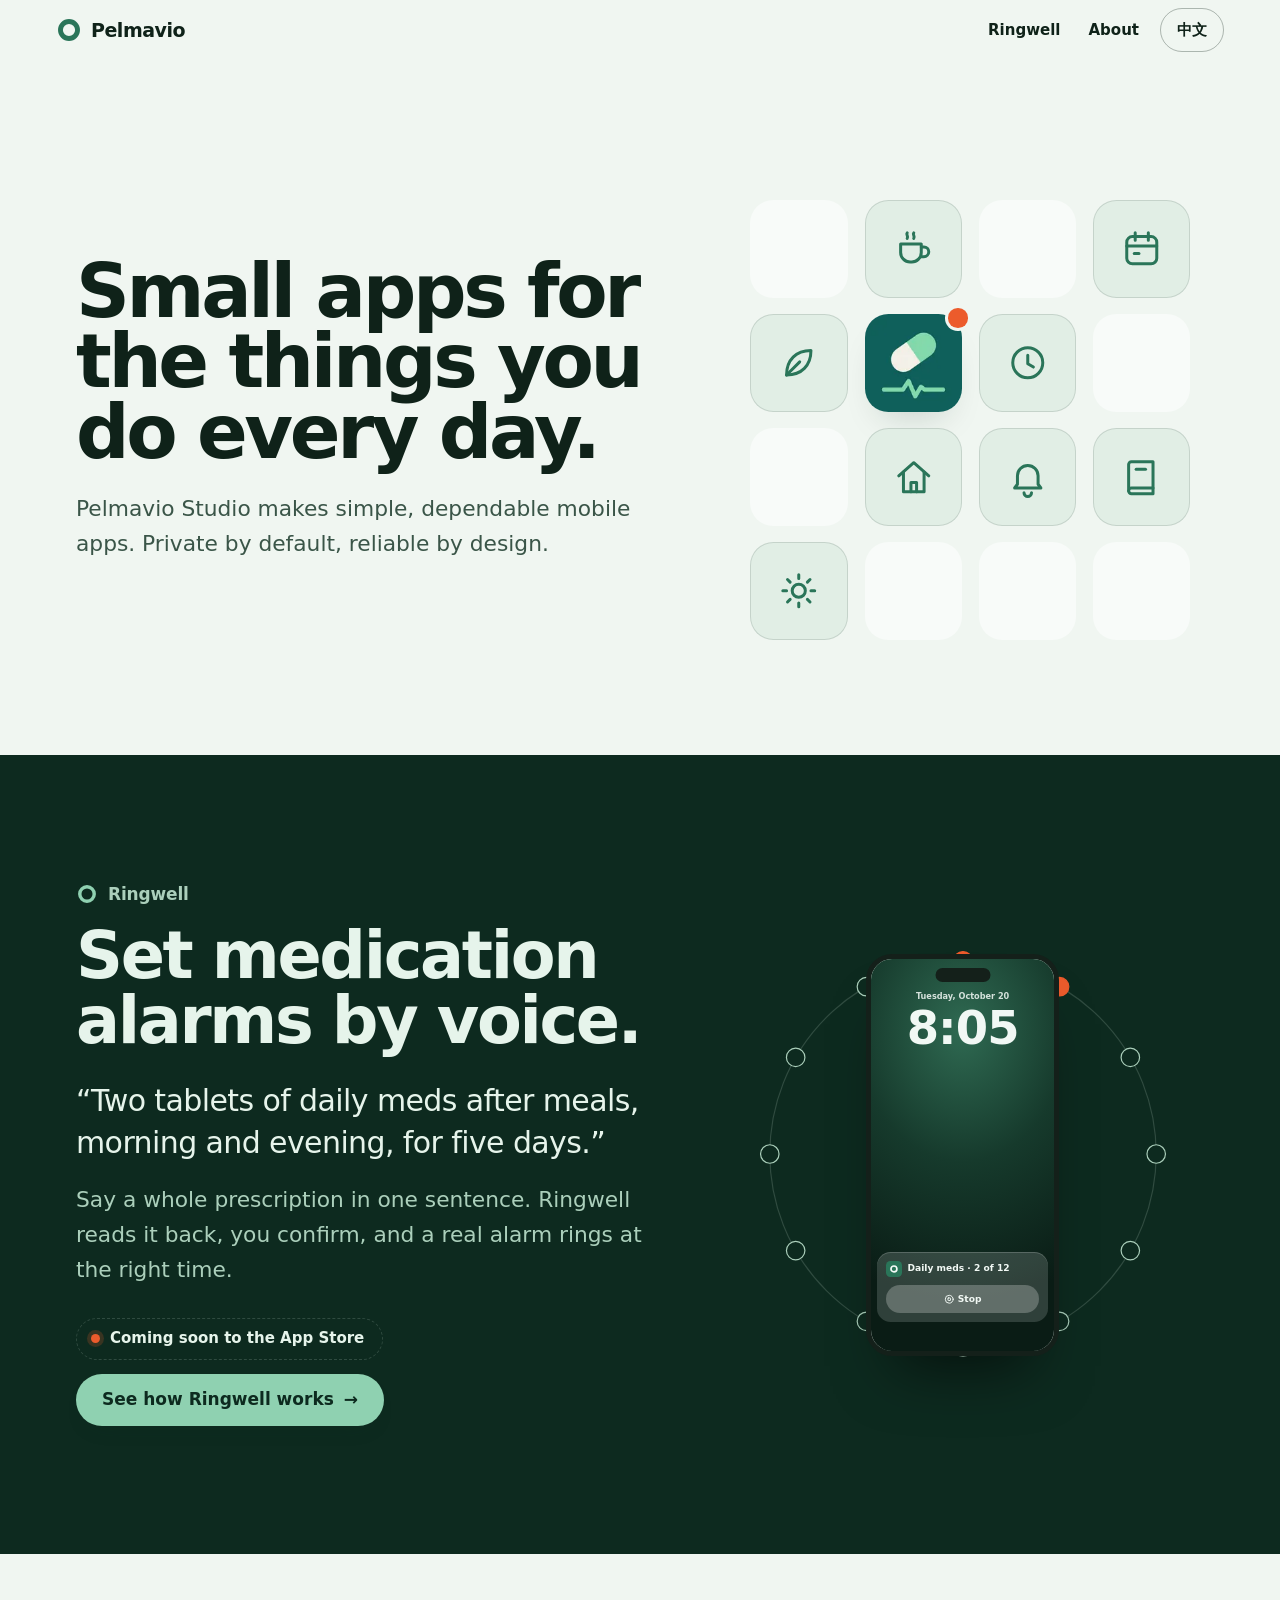
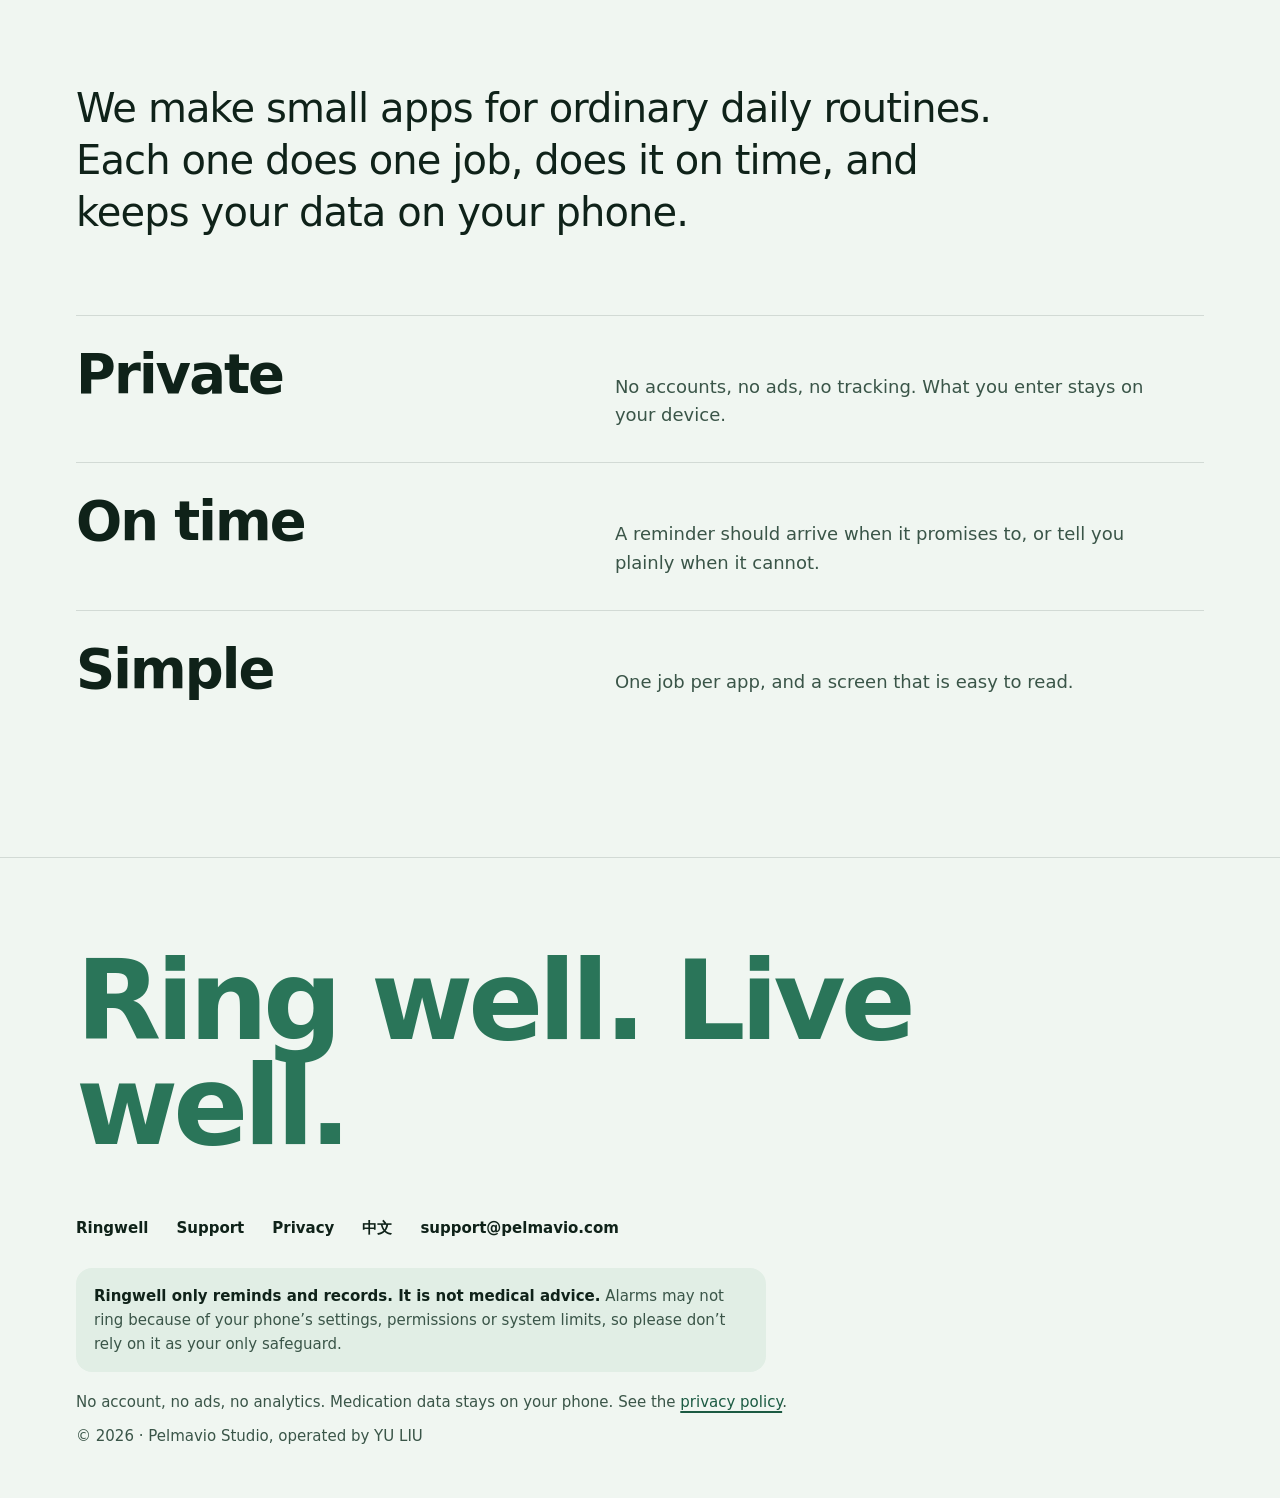
==== commit 4529bf71: "ringwell demo: neutral medication name (daily meds / 常用药) instead of a real drug Co-Authored-By: Cla" ====
--- a/index.html
+++ b/index.html
@@ -44,14 +44,14 @@
 <div>
 <p class="name"><svg viewBox="0 0 32 32" aria-hidden="true" focusable="false"><circle cx="16" cy="16" r="10.5"/></svg>Ringwell</p>
 <h2 id="rw-h">Set medication alarms by voice.</h2>
-<p class="say-q">&ldquo;Two tablets of amoxicillin after meals, morning and evening, for five days.&rdquo;</p>
+<p class="say-q">&ldquo;Two tablets of daily meds after meals, morning and evening, for five days.&rdquo;</p>
 <p class="lead">Say a whole prescription in one sentence. Ringwell reads it back, you confirm, and a real alarm rings at the right time.</p>
 <div class="acts"><span class="soon"><i></i>Coming soon to the App Store</span><a class="go" href="ringwell/">See how Ringwell works <span class="arrow" aria-hidden="true">&rarr;</span></a></div>
 </div>
 <div class="mini" aria-hidden="true">
 <div class="dialm"><svg viewBox="0 0 100 100" focusable="false"><circle class="tr" cx="50" cy="50" r="46"/><circle class="dt lit" cx="50" cy="4" r="2.2"/><circle class="dt lit" cx="73" cy="10.16" r="2.2"/><circle class="dt" cx="89.84" cy="27" r="2.2"/><circle class="dt" cx="96" cy="50" r="2.2"/><circle class="dt" cx="89.84" cy="73" r="2.2"/><circle class="dt" cx="73" cy="89.84" r="2.2"/><circle class="dt" cx="50" cy="96" r="2.2"/><circle class="dt" cx="27" cy="89.84" r="2.2"/><circle class="dt" cx="10.16" cy="73" r="2.2"/><circle class="dt" cx="4" cy="50" r="2.2"/><circle class="dt" cx="10.16" cy="27" r="2.2"/><circle class="dt" cx="27" cy="10.16" r="2.2"/></svg></div>
 <div class="ripples"><i></i><i></i><i></i></div>
-<div class="scr s-alarm"><div class="ui-lock"><p class="ui-lockdate">Tuesday, October 20</p><p class="ui-locktime"><span class="t1">8:05</span></p><div class="ui-alert"><p class="ui-alert-h"><span class="ui-appicon"><svg viewBox="0 0 32 32" focusable="false"><circle cx="16" cy="16" r="8"/></svg></span><span class="n1">Amoxicillin &middot; 2 of 12</span></p><span class="ui-stop"><svg viewBox="0 0 24 24" focusable="false"><circle cx="12" cy="12" r="9"/><rect x="9" y="9" width="6" height="6" rx="1"/></svg>Stop</span></div></div></div>
+<div class="scr s-alarm"><div class="ui-lock"><p class="ui-lockdate">Tuesday, October 20</p><p class="ui-locktime"><span class="t1">8:05</span></p><div class="ui-alert"><p class="ui-alert-h"><span class="ui-appicon"><svg viewBox="0 0 32 32" focusable="false"><circle cx="16" cy="16" r="8"/></svg></span><span class="n1">Daily meds &middot; 2 of 12</span></p><span class="ui-stop"><svg viewBox="0 0 24 24" focusable="false"><circle cx="12" cy="12" r="9"/><rect x="9" y="9" width="6" height="6" rx="1"/></svg>Stop</span></div></div></div>
 </div>
 </div>
 </section>
--- a/assets/style.css
+++ b/assets/style.css
@@ -213,8 +213,8 @@
 .ui-hl{display:flex;justify-content:space-between;align-items:baseline;gap:.6em;margin-top:.45em!important;padding:.75em .85em;border-radius:.9em;background:var(--a-surface);border:1px solid var(--a-border);font-size:.9em;transition:opacity .4s .1s,translate .7s var(--spring) .1s}
 .ui-hl span{color:var(--a-muted)}
 .ui-hl b{font-size:1.15em;white-space:nowrap}
-.live .stage :is(.ui-sum,.ui-hl,.ui-hl-h){opacity:0;translate:0 .8em}
-.live [data-full] :is(.ui-sum,.ui-hl,.ui-hl-h){opacity:1;translate:0 0}
+.live .stage[data-beat] :is(.ui-sum,.ui-hl,.ui-hl-h){opacity:0;translate:0 .8em}
+.live .stage[data-full] :is(.ui-sum,.ui-hl,.ui-hl-h){opacity:1;translate:0 0}
 
 /* dial (live only), ripples */
 .dial{display:none}
@@ -240,7 +240,8 @@
 }
 
 /* ---------------- LIVE: pinned, scroll-scrubbed demonstration ---------------- */
-@media (prefers-reduced-motion:no-preference) and (min-height:520px){
+/* phones need 640px of height for a readable whole phone under the caption; shorter ones get the static composition */
+@media (prefers-reduced-motion:no-preference) and (min-height:520px) and (min-width:900px),(prefers-reduced-motion:no-preference) and (min-height:640px){
   .live .story{height:600svh;padding:0}
   .live .stage{--say:0;--rb:0;--days:0;--lit:0;--p:0;position:sticky;top:0;height:100svh;max-width:none;padding:0;gap:0;overflow:hidden;align-items:stretch;
     --W:min(42svh,300px);--H:calc(var(--W) * 2.08)}
@@ -331,13 +332,14 @@
     .live .sample{right:var(--edge);bottom:clamp(26px,3svh + 12px,44px)}
     .live .device::before{content:"";position:absolute;left:50%;top:50%;width:calc(var(--D) * .92);aspect-ratio:1;translate:-50% -50%;border-radius:50%;background:var(--paper-2);z-index:0}
   }
-  /* phones (D-143): big phone in a window under the caption; ringwell.js sets --wt --cy --cs --D --dt (see README) */
+  /* phones (D-143): the whole phone, scaled into the window under the caption; ringwell.js sets --wt --cy --cs --D --dt --k (see README) */
   @media (max-width:899px){
     .live .story{height:560svh}
-    .live .stage{grid-template-rows:auto;--W:min(92vw,360px);--H:calc(var(--W) * 2.08)}
+    /* --k: phone proportion set by ringwell.js; the fit-to-window rules for the screens are in gallery.css */
+    .live .stage{grid-template-rows:auto;--W:min(92vw,360px);--H:calc(var(--W) * var(--k,2.08))}
     .live .caps{padding:60px var(--edge) 0;align-content:start}
-    .live .caps::before{content:"";position:absolute;z-index:-1;left:0;right:0;top:0;height:100svh;background:linear-gradient(var(--paper) calc(100% - 22px),transparent);translate:0 calc(var(--wt,40svh) + 6px - 100svh);transition:translate .8s var(--spring);pointer-events:none}
-    .live .stage::after{content:"";position:absolute;z-index:7;left:0;right:0;bottom:0;height:calc(84px + env(safe-area-inset-bottom));background:linear-gradient(transparent,var(--paper) 30px);pointer-events:none}
+    .live .caps::before{content:"";position:absolute;z-index:-1;left:0;right:0;top:0;height:100svh;background:linear-gradient(var(--paper) calc(100% - 22px),transparent);translate:0 calc(var(--wt,40svh) - 100svh);transition:translate .8s var(--spring);pointer-events:none}
+    .live .stage::after{content:"";position:absolute;z-index:7;left:0;right:0;bottom:0;height:calc(62px + max(10px,env(safe-area-inset-bottom)));background:linear-gradient(transparent,var(--paper) 14px);pointer-events:none}
     .live .cap h1{font-size:min(10.4vw,6.2svh)}
     :lang(zh).live .cap h1,.live :lang(zh) .cap h1{font-size:min(9.4vw,5.6svh)}
     .live .cap .sub{font-size:min(5vw,2.9svh);margin:.4em 0 0}
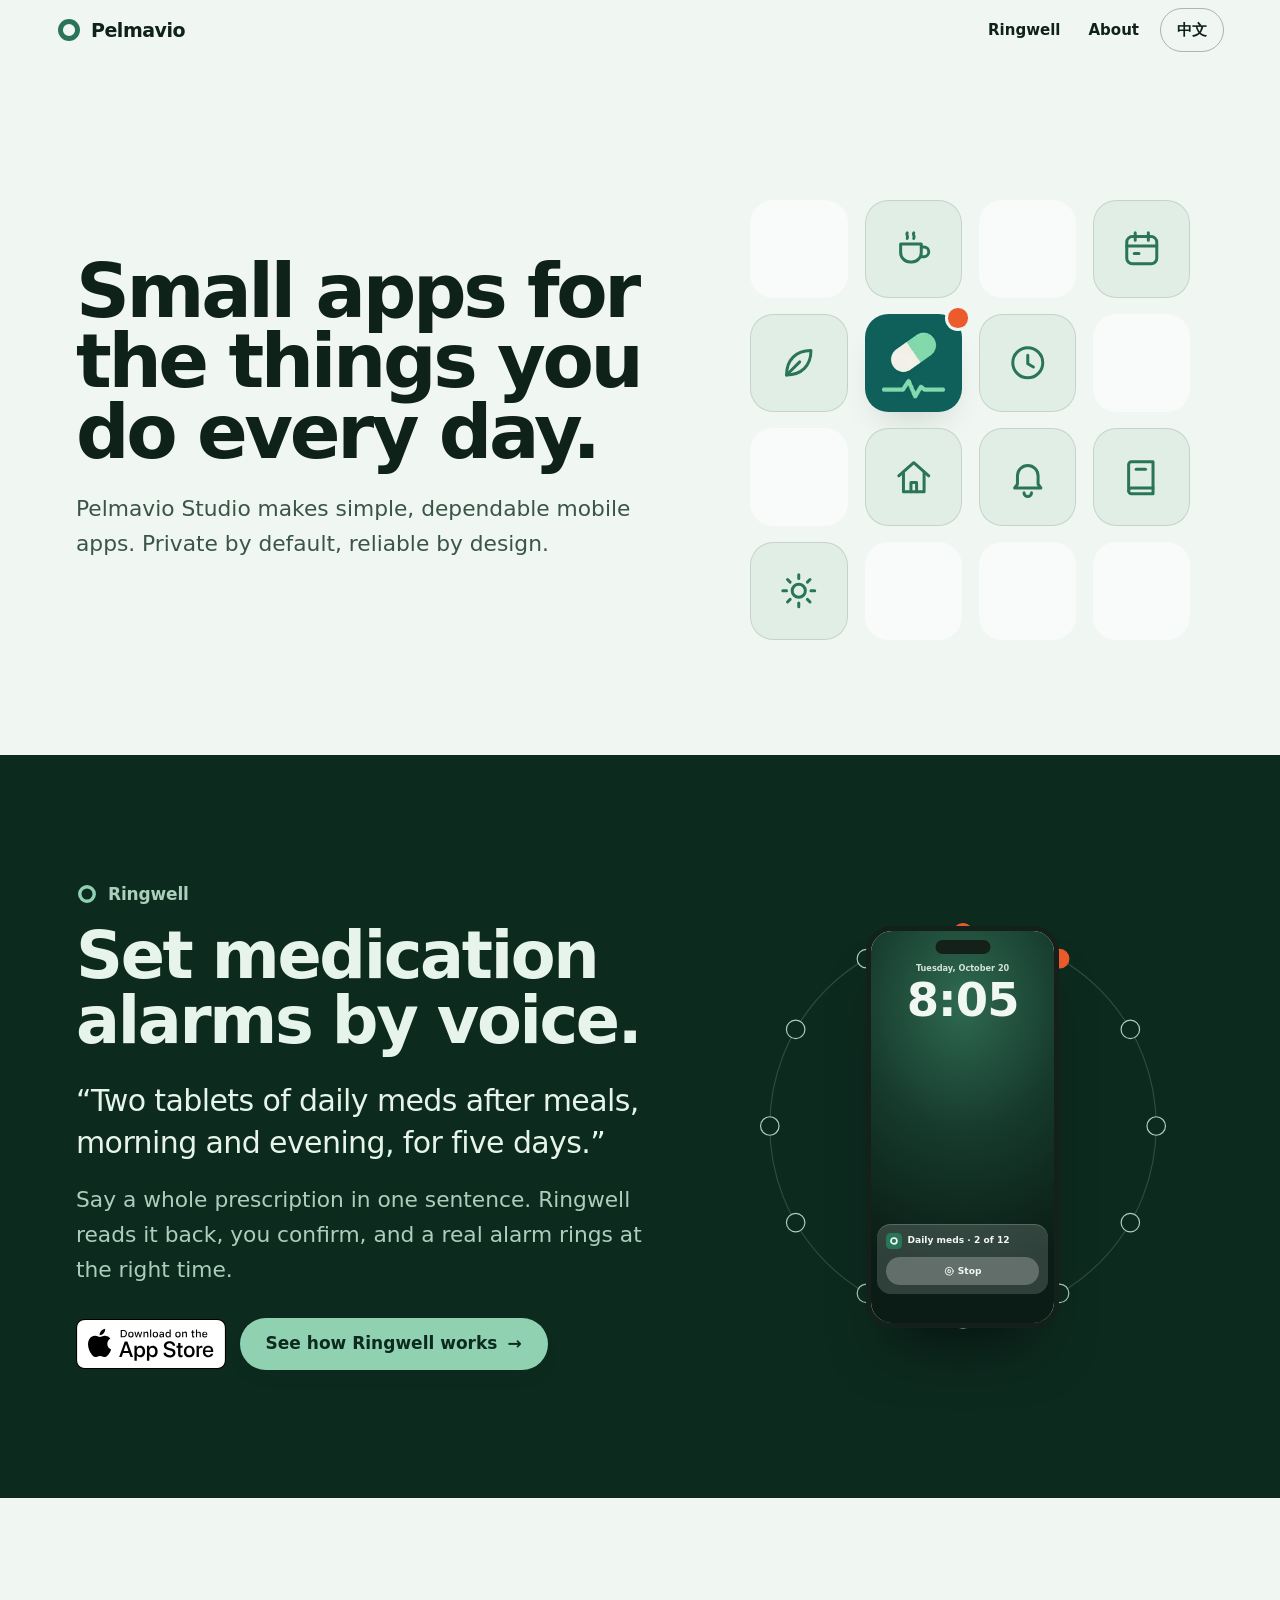
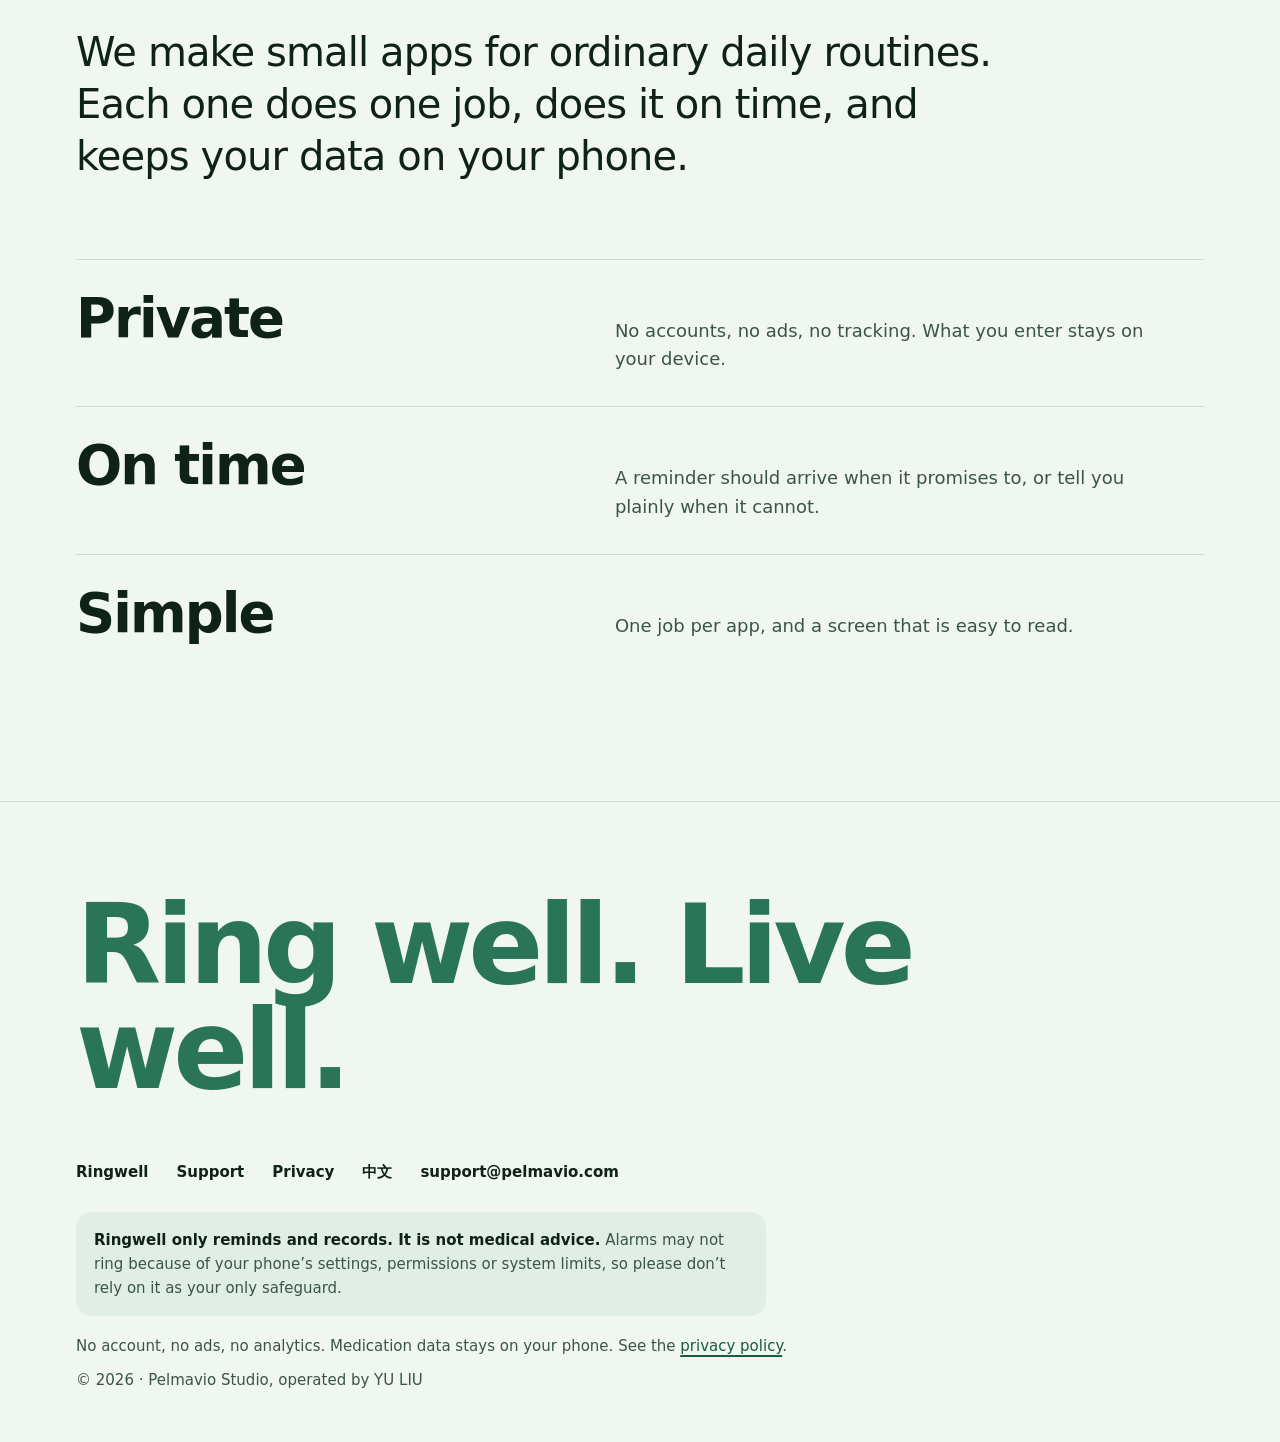
==== commit 020e2b7a: "ringwell launch: official App Store badge replaces "coming soon" (home, ringwell en/zh, press kit); " ====
--- a/index.html
+++ b/index.html
@@ -46,7 +46,7 @@
 <h2 id="rw-h">Set medication alarms by voice.</h2>
 <p class="say-q">&ldquo;Two tablets of daily meds after meals, morning and evening, for five days.&rdquo;</p>
 <p class="lead">Say a whole prescription in one sentence. Ringwell reads it back, you confirm, and a real alarm rings at the right time.</p>
-<div class="acts"><span class="soon"><i></i>Coming soon to the App Store</span><a class="go" href="ringwell/">See how Ringwell works <span class="arrow" aria-hidden="true">&rarr;</span></a></div>
+<div class="acts"><a class="store" href="https://apps.apple.com/app/id6824711765"><img src="assets/badges/app-store-white-en.svg" alt="Download on the App Store" width="150" height="50"></a><a class="go" href="ringwell/">See how Ringwell works <span class="arrow" aria-hidden="true">&rarr;</span></a></div>
 </div>
 <div class="mini" aria-hidden="true">
 <div class="dialm"><svg viewBox="0 0 100 100" focusable="false"><circle class="tr" cx="50" cy="50" r="46"/><circle class="dt lit" cx="50" cy="4" r="2.2"/><circle class="dt lit" cx="73" cy="10.16" r="2.2"/><circle class="dt" cx="89.84" cy="27" r="2.2"/><circle class="dt" cx="96" cy="50" r="2.2"/><circle class="dt" cx="89.84" cy="73" r="2.2"/><circle class="dt" cx="73" cy="89.84" r="2.2"/><circle class="dt" cx="50" cy="96" r="2.2"/><circle class="dt" cx="27" cy="89.84" r="2.2"/><circle class="dt" cx="10.16" cy="73" r="2.2"/><circle class="dt" cx="4" cy="50" r="2.2"/><circle class="dt" cx="10.16" cy="27" r="2.2"/><circle class="dt" cx="27" cy="10.16" r="2.2"/></svg></div>
--- a/assets/style.css
+++ b/assets/style.css
@@ -86,6 +86,7 @@
 .go{display:inline-flex;align-items:center;gap:10px;min-height:52px;padding:0 26px;border-radius:999px;background:var(--green);color:var(--paper);font-weight:700;text-decoration:none;white-space:nowrap;transition:scale .45s var(--spring),box-shadow .3s,background-color .2s;box-shadow:0 10px 24px -14px var(--shadow)}
 .go:hover{box-shadow:0 16px 30px -14px var(--shadow);scale:1.02}
 .go:active{scale:.97;transition-duration:.12s}
+.store{display:inline-block;line-height:0}.store img{height:50px;width:auto}
 .go .arrow{transition:translate .4s var(--spring)}
 .go:hover .arrow{translate:4px 0}
 
@@ -213,8 +214,8 @@
 .ui-hl{display:flex;justify-content:space-between;align-items:baseline;gap:.6em;margin-top:.45em!important;padding:.75em .85em;border-radius:.9em;background:var(--a-surface);border:1px solid var(--a-border);font-size:.9em;transition:opacity .4s .1s,translate .7s var(--spring) .1s}
 .ui-hl span{color:var(--a-muted)}
 .ui-hl b{font-size:1.15em;white-space:nowrap}
-.live .stage[data-beat] :is(.ui-sum,.ui-hl,.ui-hl-h){opacity:0;translate:0 .8em}
-.live .stage[data-full] :is(.ui-sum,.ui-hl,.ui-hl-h){opacity:1;translate:0 0}
+.live .stage :is(.ui-sum,.ui-hl,.ui-hl-h){opacity:0;translate:0 .8em}
+.live [data-full] :is(.ui-sum,.ui-hl,.ui-hl-h){opacity:1;translate:0 0}
 
 /* dial (live only), ripples */
 .dial{display:none}
@@ -240,8 +241,7 @@
 }
 
 /* ---------------- LIVE: pinned, scroll-scrubbed demonstration ---------------- */
-/* phones need 640px of height for a readable whole phone under the caption; shorter ones get the static composition */
-@media (prefers-reduced-motion:no-preference) and (min-height:520px) and (min-width:900px),(prefers-reduced-motion:no-preference) and (min-height:640px){
+@media (prefers-reduced-motion:no-preference) and (min-height:520px){
   .live .story{height:600svh;padding:0}
   .live .stage{--say:0;--rb:0;--days:0;--lit:0;--p:0;position:sticky;top:0;height:100svh;max-width:none;padding:0;gap:0;overflow:hidden;align-items:stretch;
     --W:min(42svh,300px);--H:calc(var(--W) * 2.08)}
@@ -332,14 +332,13 @@
     .live .sample{right:var(--edge);bottom:clamp(26px,3svh + 12px,44px)}
     .live .device::before{content:"";position:absolute;left:50%;top:50%;width:calc(var(--D) * .92);aspect-ratio:1;translate:-50% -50%;border-radius:50%;background:var(--paper-2);z-index:0}
   }
-  /* phones (D-143): the whole phone, scaled into the window under the caption; ringwell.js sets --wt --cy --cs --D --dt --k (see README) */
+  /* phones (D-143): big phone in a window under the caption; ringwell.js sets --wt --cy --cs --D --dt (see README) */
   @media (max-width:899px){
     .live .story{height:560svh}
-    /* --k: phone proportion set by ringwell.js; the fit-to-window rules for the screens are in gallery.css */
-    .live .stage{grid-template-rows:auto;--W:min(92vw,360px);--H:calc(var(--W) * var(--k,2.08))}
+    .live .stage{grid-template-rows:auto;--W:min(92vw,360px);--H:calc(var(--W) * 2.08)}
     .live .caps{padding:60px var(--edge) 0;align-content:start}
-    .live .caps::before{content:"";position:absolute;z-index:-1;left:0;right:0;top:0;height:100svh;background:linear-gradient(var(--paper) calc(100% - 22px),transparent);translate:0 calc(var(--wt,40svh) - 100svh);transition:translate .8s var(--spring);pointer-events:none}
-    .live .stage::after{content:"";position:absolute;z-index:7;left:0;right:0;bottom:0;height:calc(62px + max(10px,env(safe-area-inset-bottom)));background:linear-gradient(transparent,var(--paper) 14px);pointer-events:none}
+    .live .caps::before{content:"";position:absolute;z-index:-1;left:0;right:0;top:0;height:100svh;background:linear-gradient(var(--paper) calc(100% - 22px),transparent);translate:0 calc(var(--wt,40svh) + 6px - 100svh);transition:translate .8s var(--spring);pointer-events:none}
+    .live .stage::after{content:"";position:absolute;z-index:7;left:0;right:0;bottom:0;height:calc(84px + env(safe-area-inset-bottom));background:linear-gradient(transparent,var(--paper) 30px);pointer-events:none}
     .live .cap h1{font-size:min(10.4vw,6.2svh)}
     :lang(zh).live .cap h1,.live :lang(zh) .cap h1{font-size:min(9.4vw,5.6svh)}
     .live .cap .sub{font-size:min(5vw,2.9svh);margin:.4em 0 0}
